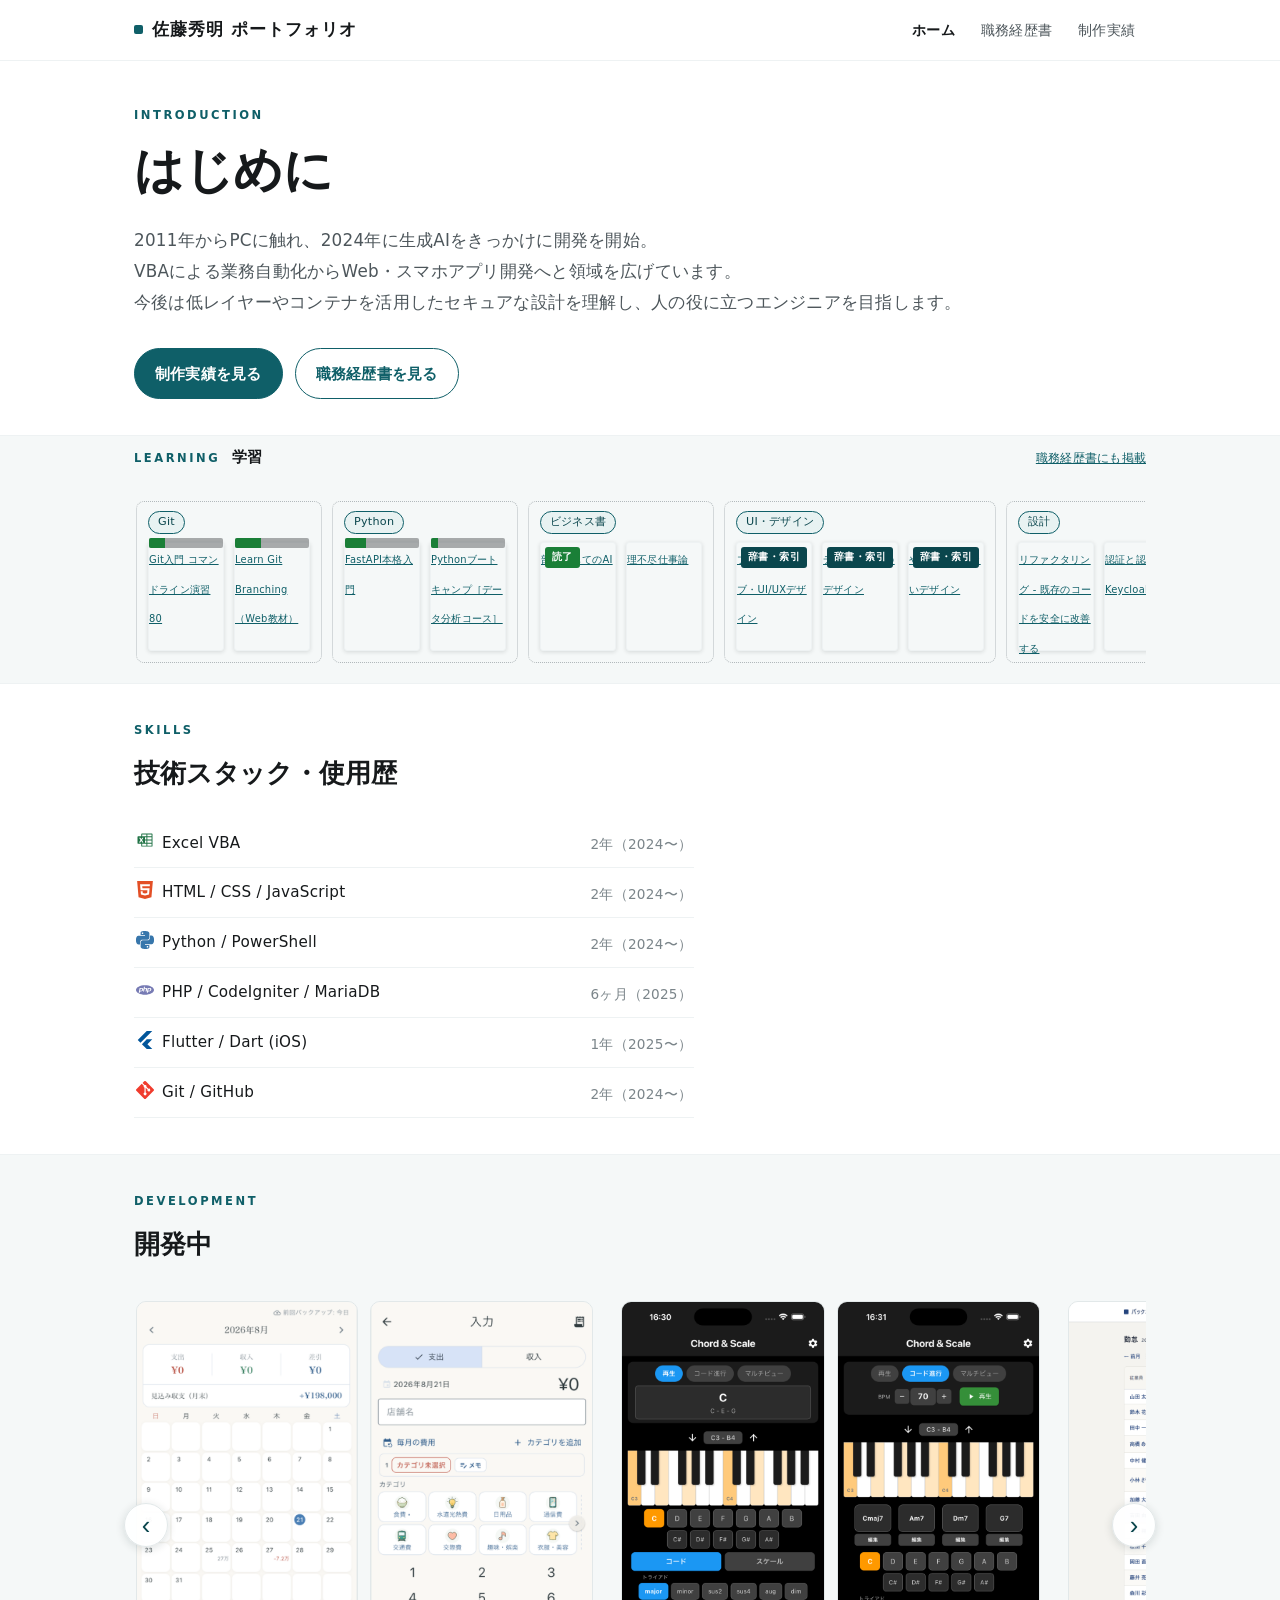
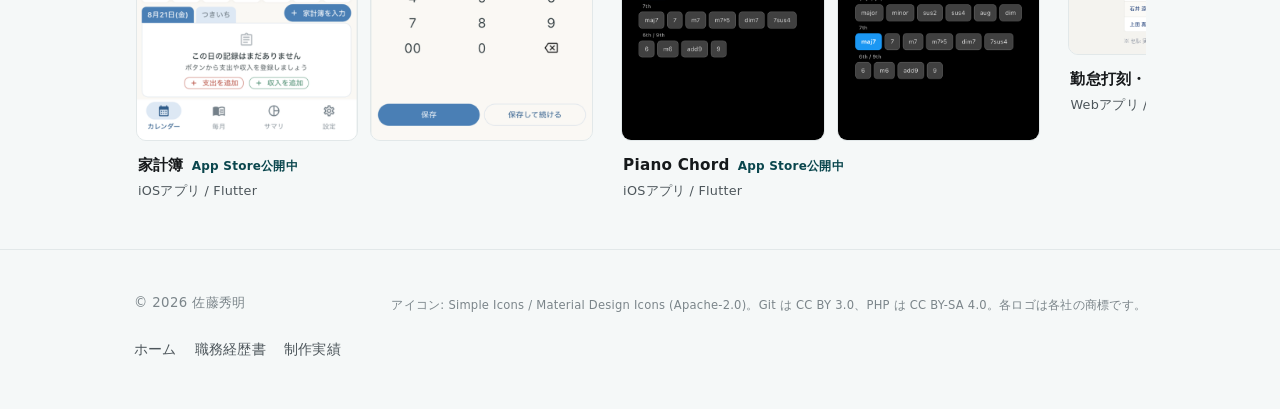
==== index.html @ f8885b55 "App StoreのURLを掲載: 家計簿に「経理の家計簿」ストアリンク追記・Piano Chordを制作実績とホームに追加 - 家計簿詳細ページ: 掲載名「経理の家計簿」とストアURL(id6787" ====
<!doctype html>
<html lang="ja">
<head>
<meta charset="utf-8">
<meta name="viewport" content="width=device-width, initial-scale=1">
<title>佐藤秀明 ポートフォリオ</title>
<meta name="description" content="佐藤秀明のポートフォリオ。App Storeで公開中のFlutter製iOSアプリ「経理の家計簿」「Piano Chord」、Next.js製の勤怠打刻・管理アプリ、CodeIgniter 4製の勤怠打刻Webアプリの制作実績をまとめています。">
<meta property="og:type" content="website">
<meta property="og:site_name" content="佐藤秀明 ポートフォリオ">
<meta property="og:title" content="佐藤秀明 ポートフォリオ">
<meta property="og:description" content="App Store公開中のiOSアプリ「経理の家計簿」「Piano Chord」、Next.js製の勤怠打刻・管理アプリ、CodeIgniter 4製の勤怠打刻Webアプリ。個人で作っているものをまとめています。">
<meta property="og:image" content="https://fozu.jp/assets/og.png">
<meta name="twitter:card" content="summary_large_image">
<link rel="icon" type="image/svg+xml" href="assets/favicon.svg">
<link rel="stylesheet" href="assets/css/style.css">
<link rel="stylesheet" href="assets/css/shared.css">
</head>
<body>
<a class="skip-link" href="#main">本文へスキップ</a>

<header class="site-header">
  <div class="wrap">
    <a class="brand" href="index.html"><span class="mark" aria-hidden="true"></span>佐藤秀明 ポートフォリオ</a>
    <nav class="site-nav" aria-label="メインナビゲーション">
      <ul>
        <li><a href="index.html" aria-current="page">ホーム</a></li>
        <li><a href="resume/index.html">職務経歴書</a></li>
        <li><a href="works/index.html">制作実績</a></li>
      </ul>
    </nav>
  </div>
</header>

<main id="main">
  <section class="hero">
    <div class="wrap">
      <span class="eyebrow">Introduction</span>
      <h1>はじめに</h1>
      <p class="lead">2011年からPCに触れ、2024年に生成AIをきっかけに開発を開始。<br>
VBAによる業務自動化からWeb・スマホアプリ開発へと領域を広げています。<br>
今後は低レイヤーやコンテナを活用したセキュアな設計を理解し、人の役に立つエンジニアを目指します。</p>
      <div class="hero-actions">
        <a class="btn btn-primary" href="works/index.html">制作実績を見る</a>
        <a class="btn btn-ghost" href="resume/index.html">職務経歴書を見る</a>
      </div>
    </div>
  </section>

  <section class="learn-band" id="learning">
    <div class="wrap">
      <div class="learn-band-head">
        <span class="eyebrow">Learning</span>
        <h2>学習</h2>
        <a class="learn-band-more" href="resume/index.html#learning">職務経歴書にも掲載</a>
      </div>
      <ul class="learn-strip shelf-band" data-learning="band"></ul>
    </div>
  </section>

  <section class="section" id="skills">
    <div class="wrap">
      <span class="eyebrow">Skills</span>
      <h2>技術スタック・使用歴</h2>
      <ul class="tech-list">
        <li><span class="tech-item"><span class="tech-logo" data-icon="excel"></span><span>Excel VBA</span></span><span class="since" data-since="2024">2024〜</span></li>
        <li><span class="tech-item"><span class="tech-logo" data-icon="html5"></span><span>HTML / CSS / JavaScript</span></span><span class="since" data-since="2024">2024〜</span></li>
        <li><span class="tech-item"><span class="tech-logo" data-icon="python"></span><span>Python / PowerShell</span></span><span class="since" data-since="2024">2024〜</span></li>
        <li><span class="tech-item"><span class="tech-logo" data-icon="php"></span><span>PHP / CodeIgniter / MariaDB</span></span><span class="since" data-since="2025" data-until="2025" data-dur="6ヶ月">2025</span></li>
        <li><span class="tech-item"><span class="tech-logo" data-icon="flutter"></span><span>Flutter / Dart (iOS)</span></span><span class="since" data-since="2025">2025〜</span></li>
        <li><span class="tech-item"><span class="tech-logo" data-icon="git"></span><span>Git / GitHub</span></span><span class="since" data-since="2024">2024〜</span></li>
      </ul>
    </div>
  </section>

  <section class="section section-soft" id="highlights">
    <div class="wrap">
      <span class="eyebrow">development</span>
      <h2>開発中</h2>
      <div class="gallery-wrap">
      <button class="gallery-btn gallery-btn-prev" type="button" aria-label="前へスクロール">&#8249;</button>
      <ul class="gallery-grid">
        <li>
          <a href="apps/kakeibo/index.html">
            <div class="gallery-img gallery-split">
              <img src="assets/img/kakeibo-cal.png" width="564" height="1121" alt="家計簿アプリのカレンダー画面">
              <img src="assets/img/kakeibo-entry.png" width="565" height="1121" alt="家計簿アプリの入力画面">
            </div>
            <div class="gallery-cap"><strong>家計簿<span class="st">App Store公開中</span></strong>iOSアプリ / Flutter</div>
          </a>
        </li>
        <li>
          <a href="https://apps.apple.com/jp/app/piano-chord/id6763088091" rel="noopener">
            <div class="gallery-img gallery-split">
              <img src="assets/img/pianochord-single.png" width="564" height="1225" alt="Piano Chordの再生モード画面。鍵盤にCコードの構成音がハイライトされ、ルート音とコード種のボタンが並んでいる">
              <img src="assets/img/pianochord-progression.png" width="564" height="1225" alt="Piano Chordのコード進行モード画面。Cmaj7からG7までの4つのコードとBPM設定、再生ボタンが並んでいる">
            </div>
            <div class="gallery-cap"><strong>Piano Chord<span class="st">App Store公開中</span></strong>iOSアプリ / Flutter</div>
          </a>
        </li>
        <li>
          <a href="works/backoffice/index.html">
            <div class="gallery-img">
              <img src="assets/img/bo-attendance.png" width="1280" height="900" alt="管理者の勤怠マトリクス画面。従業員を縦、日付を横に並べた表に実働時間が入っている">
            </div>
            <div class="gallery-cap"><strong>勤怠打刻・管理アプリ<span class="st">開発中</span></strong>Webアプリ / Next.js</div>
          </a>
        </li>
        <li>
          <a href="works/kintai-ci4/index.html">
            <div class="gallery-img">
              <img src="assets/img/kintai-thumb.png" width="816" height="459" alt="勤怠打刻の画面">
            </div>
            <div class="gallery-cap"><strong>PHP：勤怠打刻Webアプリ（プロト）<span class="st">開発中</span></strong></div>
          </a>
        </li>
      </ul>
      <button class="gallery-btn gallery-btn-next" type="button" aria-label="次へスクロール">&#8250;</button>
      </div>
    </div>
  </section>
</main>

<footer class="site-footer">
  <div class="wrap">
    <p class="copyright">&copy; 2026 佐藤秀明</p>
    <p class="attrib">アイコン: Simple Icons / Material Design Icons (Apache-2.0)。Git は CC BY 3.0、PHP は CC BY-SA 4.0。各ロゴは各社の商標です。</p>
    <ul class="footer-links">
      <li><a href="index.html">ホーム</a></li>
      <li><a href="resume/index.html">職務経歴書</a></li>
      <li><a href="works/index.html">制作実績</a></li>
    </ul>
  </div>
</footer>
<script src="assets/js/tech-icons.js"></script>
<script src="assets/js/gallery.js"></script>
<script src="assets/js/learning.js"></script>
</body>
</html>
---- assets/css/style.css ----
@charset "UTF-8";

/* ============================================================
   fozu.jp — 共有スタイル
   素のCSS1本。外部CDN・Webフォント不使用。
   ============================================================ */

/* --- 1. トークン ------------------------------------------- */
:root {
  --bg: #ffffff;
  --bg-soft: #f5f8f8;
  --bg-tint: #eef5f5;
  --ink: #16191b;
  --ink-2: #4d565b;
  --ink-3: #7b858a;
  --line: #e2e8e9;
  --line-soft: #eef2f3;
  --accent: #0f5f68;
  --accent-deep: #0a464d;
  --accent-tint: #e8f2f2;

  --wrap: 1060px;
  --gap: 24px;
  --radius: 10px;

  --font-ja: "Hiragino Kaku Gothic ProN", "Hiragino Sans", "Yu Gothic UI",
    "Yu Gothic", "Noto Sans JP", Meiryo, system-ui, -apple-system,
    "Segoe UI", sans-serif;
  --font-en: system-ui, -apple-system, "Segoe UI", "Helvetica Neue",
    Arial, sans-serif;

  color-scheme: light;
}

/* --- 2. リセット ------------------------------------------- */
*,
*::before,
*::after { box-sizing: border-box; }

html {
  -webkit-text-size-adjust: 100%;
  scroll-behavior: smooth;
}

body {
  margin: 0;
  background: var(--bg);
  color: var(--ink);
  font-family: var(--font-ja);
  font-size: 16px;
  line-height: 1.85;
  letter-spacing: .015em;
  font-feature-settings: "palt" 1;
  -webkit-font-smoothing: antialiased;
  overflow-wrap: anywhere;
}

img { max-width: 100%; height: auto; display: block; }

a { color: var(--accent); }
a:hover { color: var(--accent-deep); }

h1, h2, h3, h4 {
  margin: 0;
  line-height: 1.45;
  font-weight: 600;
  letter-spacing: .01em;
}

p { margin: 0; }
ul { margin: 0; padding: 0; }

:focus-visible {
  outline: 2px solid var(--accent);
  outline-offset: 3px;
  border-radius: 3px;
}

/* --- 3. レイアウト ----------------------------------------- */
.wrap {
  width: 100%;
  max-width: var(--wrap);
  margin-inline: auto;
  padding-inline: 24px;
}

.skip-link {
  position: absolute;
  left: -9999px;
  top: 0;
  background: var(--accent);
  color: #fff;
  padding: 10px 16px;
  z-index: 50;
  text-decoration: none;
}
.skip-link:focus { left: 8px; top: 8px; color: #fff; }

/* --- 4. ヘッダー ------------------------------------------- */
.site-header {
  position: sticky;
  top: 0;
  z-index: 20;
  background: rgba(255, 255, 255, .88);
  backdrop-filter: saturate(180%) blur(10px);
  -webkit-backdrop-filter: saturate(180%) blur(10px);
  border-bottom: 1px solid var(--line-soft);
}

.site-header .wrap {
  display: flex;
  align-items: center;
  justify-content: space-between;
  gap: 16px;
  min-height: 60px;
  flex-wrap: wrap;
}

.brand {
  display: inline-flex;
  align-items: center;
  gap: 9px;
  font-family: var(--font-en);
  font-weight: 600;
  font-size: 1.06rem;
  letter-spacing: .06em;
  color: var(--ink);
  text-decoration: none;
}
.brand:hover { color: var(--accent); }
.brand .mark {
  width: 9px;
  height: 9px;
  border-radius: 2px;
  background: var(--accent);
  flex: none;
}

.site-nav ul {
  display: flex;
  align-items: center;
  gap: 4px;
  list-style: none;
  flex-wrap: wrap;
}
.site-nav a {
  display: inline-block;
  padding: 6px 11px;
  font-size: .9rem;
  color: var(--ink-2);
  text-decoration: none;
  border-radius: 6px;
  transition: background .18s ease, color .18s ease;
}
.site-nav a:hover { color: var(--accent); background: var(--accent-tint); }
.site-nav a[aria-current="page"] { color: var(--ink); font-weight: 600; }

/* --- 5. ヒーロー / ページ見出し ---------------------------- */
.eyebrow {
  display: block;
  font-family: var(--font-en);
  font-size: .72rem;
  font-weight: 600;
  letter-spacing: .22em;
  text-transform: uppercase;
  color: var(--accent);
  margin-bottom: 14px;
}

.hero {
  padding: clamp(26px, 4vw, 44px) 0 clamp(22px, 3.5vw, 36px);
  border-bottom: 1px solid var(--line-soft);
}
.hero h1 {
  font-size: clamp(1.95rem, 5.6vw, 3.05rem);
  line-height: 1.28;
  letter-spacing: -.01em;
}
.hero .lead {
  margin-top: 22px;
  max-width: 52em;
  color: var(--ink-2);
  font-size: clamp(.97rem, 2.4vw, 1.05rem);
}

.page-head {
  padding: clamp(44px, 7vw, 76px) 0 clamp(24px, 4vw, 36px);
}
.page-head h1 {
  font-size: clamp(1.65rem, 4.6vw, 2.3rem);
  letter-spacing: -.005em;
}
.page-head .lead {
  margin-top: 16px;
  max-width: 46em;
  color: var(--ink-2);
  font-size: .96rem;
}

/* 見出しブロックの直後は上の余白を詰める */
.page-head + .section { padding-top: clamp(10px, 2vw, 20px); }

.hero-actions {
  display: flex;
  flex-wrap: wrap;
  gap: 12px;
  margin-top: 30px;
}

/* --- 6. ボタン --------------------------------------------- */
.btn {
  display: inline-flex;
  align-items: center;
  gap: 8px;
  padding: 11px 20px;
  border: 1px solid var(--accent);
  border-radius: 999px;
  font-size: .92rem;
  font-weight: 600;
  text-decoration: none;
  transition: background .2s ease, color .2s ease,
    border-color .2s ease, transform .2s ease;
}
.btn-primary { background: var(--accent); color: #fff; }
.btn-primary:hover {
  background: var(--accent-deep);
  border-color: var(--accent-deep);
  color: #fff;
  transform: translateY(-1px);
}
.btn-ghost { background: transparent; color: var(--accent); }
.btn-ghost:hover { background: var(--accent-tint); color: var(--accent-deep); }

/* --- 7. セクション ----------------------------------------- */
.section { padding: clamp(22px, 3.5vw, 36px) 0; }
.section + .section { border-top: 1px solid var(--line-soft); }
.section-soft { background: var(--bg-soft); }

.section h2 {
  font-size: clamp(1.28rem, 3.4vw, 1.6rem);
  letter-spacing: -.005em;
}
.section .section-lead {
  margin-top: 14px;
  max-width: 46em;
  color: var(--ink-2);
  font-size: .95rem;
}

/* --- 8. スキル --------------------------------------------- */
.skill-grid {
  display: grid;
  grid-template-columns: repeat(2, minmax(0, 1fr));
  gap: 20px;
  margin-top: 34px;
  list-style: none;
}
.skill-grid > li {
  padding: 20px 22px;
  border: 1px solid var(--line);
  border-radius: var(--radius);
  background: var(--bg);
}
.skill-grid h3 {
  font-size: .98rem;
  display: flex;
  align-items: center;
  gap: 8px;
}
.skill-grid h3::before {
  content: "";
  width: 6px;
  height: 6px;
  border-radius: 50%;
  background: var(--accent);
  flex: none;
}
.skill-grid p {
  margin-top: 8px;
  font-size: .87rem;
  color: var(--ink-2);
  line-height: 1.8;
}

.chips {
  display: flex;
  flex-wrap: wrap;
  gap: 8px;
  margin-top: 26px;
  list-style: none;
}
.chips > li {
  padding: 5px 13px;
  border: 1px solid var(--line);
  border-radius: 999px;
  background: var(--bg);
  font-family: var(--font-en);
  font-size: .8rem;
  color: var(--ink-2);
  letter-spacing: .02em;
}

/* --- 8b. 学習帯(横スクロールの帯・数十件想定) ---------------- */
.learn-band {
  padding: 16px 0 18px;
  background: var(--bg-soft);
  border-bottom: 1px solid var(--line-soft);
}
.learn-band-head {
  display: flex;
  align-items: baseline;
  gap: 12px;
  margin-bottom: 10px;
}
.learn-band-head h2 { margin: 0; font-size: .95rem; }
.learn-strip {
  display: flex;
  gap: 10px;
  overflow-x: auto;
  -webkit-overflow-scrolling: touch;
  scrollbar-width: thin;
  list-style: none;
  margin: 0;
  padding: 2px 2px 8px;
}
.learn-strip > li {
  flex: 0 0 auto;
  width: 225px;
  background: var(--bg);
  border: 1px solid var(--line);
  border-radius: var(--radius);
  padding: 9px 13px;
}
.learn-cat {
  display: inline-block;
  margin-right: 7px;
  padding: 0 9px;
  border: 1px solid var(--accent);
  border-radius: 999px;
  font-family: var(--font-ja);
  font-size: .7rem;
  color: var(--accent-deep);
  background: var(--accent-tint);
}
.learn-date {
  font-family: var(--font-en);
  font-size: .75rem;
  color: var(--ink-3);
}
.learn-item-title {
  display: block;
  margin-top: 5px;
  font-size: .85rem;
  font-weight: 700;
  line-height: 1.5;
  color: inherit;
  text-decoration: none;
}
a.learn-item-title:hover { color: var(--accent); }

/* --- 8c. 技術と使用歴 -------------------------------------- */
.tech-list {
  margin-top: 26px;
  max-width: 560px;
  list-style: none;
  padding: 0;
}
.tech-list > li {
  display: flex;
  justify-content: space-between;
  align-items: baseline;
  gap: 16px;
  padding: 10px 2px;
  border-bottom: 1px solid var(--line-soft);
  font-size: .95rem;
}
.tech-list .since {
  color: var(--ink-3);
  font-family: var(--font-en);
  font-size: .85rem;
  white-space: nowrap;
}

/* --- 9. カードグリッド ------------------------------------- */
.card-grid {
  display: grid;
  grid-template-columns: repeat(auto-fill, minmax(272px, 1fr));
  gap: var(--gap);
  margin-top: 36px;
  list-style: none;
}

.card {
  display: flex;
  flex-direction: column;
  border: 1px solid var(--line);
  border-radius: var(--radius);
  background: var(--bg);
  overflow: hidden;
  transition: border-color .2s ease, box-shadow .2s ease, transform .2s ease;
}
.card:hover {
  border-color: #cfdcdd;
  box-shadow: 0 6px 22px rgba(16, 32, 34, .07);
  transform: translateY(-2px);
}

.card-thumb {
  background: var(--bg-tint);
  border-bottom: 1px solid var(--line-soft);
  aspect-ratio: 16 / 9;
  overflow: hidden;
}
.card-thumb img {
  width: 100%;
  height: 100%;
  object-fit: cover;
  object-position: top center;
}
/* 縦長のスマホ画面はカレンダー部分が入るよう上端寄りで切る */
.card-thumb-phone img { object-position: 50% 1%; }

/* 画像全体を切り抜かずに枠へ収めるサムネイル */
.card-thumb-contain img { object-fit: contain; }

/* 画像がない作品用のテキストサムネイル */
.card-thumb-text {
  display: flex;
  align-items: center;
  justify-content: center;
  padding: 20px;
  background:
    linear-gradient(135deg, var(--accent-tint) 0%, var(--bg-soft) 100%);
}
.card-thumb-text span {
  font-family: var(--font-en);
  font-size: 1.28rem;
  font-weight: 600;
  letter-spacing: .1em;
  color: var(--accent);
  text-align: center;
  line-height: 1.5;
}

.card-body {
  display: flex;
  flex-direction: column;
  flex: 1;
  gap: 10px;
  padding: 20px 22px 22px;
}
.card-kicker {
  font-size: .76rem;
  letter-spacing: .08em;
  color: var(--ink-3);
}
.card h3 { font-size: 1.04rem; }
.card h3 a { text-decoration: none; color: var(--ink); }
.card h3 a:hover { color: var(--accent); }
.card p {
  font-size: .87rem;
  color: var(--ink-2);
  line-height: 1.8;
}
.card-foot {
  margin-top: auto;
  padding-top: 6px;
  display: flex;
  align-items: center;
  justify-content: space-between;
  gap: 10px;
  flex-wrap: wrap;
}
.card-more {
  font-size: .85rem;
  font-weight: 600;
  text-decoration: none;
}
.card-more::after { content: " →"; }
/* card-foot 内に複数リンクを並べる場合の入れ物 */
.card-links {
  display: inline-flex;
  gap: 14px;
  flex-wrap: wrap;
}

/* --- 10. ステータスバッジ ---------------------------------- */
.status {
  display: inline-block;
  padding: 3px 10px;
  border-radius: 999px;
  border: 1px solid var(--line);
  background: var(--bg-soft);
  font-size: .74rem;
  letter-spacing: .04em;
  color: var(--ink-2);
  white-space: nowrap;
}
.status-live {
  border-color: #b9d9d5;
  background: var(--accent-tint);
  color: var(--accent-deep);
  font-weight: 600;
}

/* --- 11. 作品詳細 ------------------------------------------ */
.detail-meta {
  display: flex;
  flex-wrap: wrap;
  gap: 12px 34px;
  margin-top: 30px;
  padding-top: 22px;
  border-top: 1px solid var(--line-soft);
  font-size: .88rem;
  color: var(--ink-2);
}
.detail-meta > div { display: flex; gap: 10px; align-items: baseline; }
.detail-meta dt {
  font-size: .74rem;
  letter-spacing: .1em;
  text-transform: uppercase;
  color: var(--ink-3);
  font-family: var(--font-en);
}
.detail-meta dd { margin: 0; }

.prose h2 {
  font-size: 1.18rem;
  margin-bottom: 14px;
  padding-bottom: 10px;
  border-bottom: 1px solid var(--line-soft);
}
.prose p { font-size: .95rem; color: var(--ink-2); }
.prose p + p { margin-top: 14px; }

.feature-list {
  list-style: none;
  display: grid;
  gap: 12px;
}
.feature-list > li {
  position: relative;
  padding-left: 22px;
  font-size: .93rem;
  color: var(--ink-2);
}
.feature-list > li::before {
  content: "";
  position: absolute;
  left: 2px;
  top: .78em;
  width: 7px;
  height: 7px;
  border-radius: 2px;
  background: var(--accent);
}
.feature-list b { color: var(--ink); font-weight: 600; }

/* --- 12. スクリーンショット -------------------------------- */
.shots {
  display: grid;
  gap: 20px;
  margin-top: 28px;
  list-style: none;
}
.shots-phone { grid-template-columns: repeat(auto-fit, minmax(180px, 1fr)); }
.shots-wide { grid-template-columns: repeat(auto-fit, minmax(300px, 1fr)); }

.shots figure { margin: 0; }
.shots img {
  width: 100%;
  border: 1px solid var(--line);
  border-radius: 8px;
  background: var(--bg-soft);
}
.shots figcaption {
  margin-top: 9px;
  font-size: .8rem;
  color: var(--ink-3);
  line-height: 1.7;
}

/* 画面写真を原寸より拡大しない(細かい文字がぼやけるため)。
   横幅が本文より狭い画像は中央寄せで置く。 */
.shots.shots-native img { width: auto; margin-inline: auto; }

.note {
  margin-top: 26px;
  padding: 18px 20px;
  border: 1px solid var(--line);
  border-left: 3px solid var(--accent);
  border-radius: 0 var(--radius) var(--radius) 0;
  background: var(--bg-soft);
  font-size: .88rem;
  color: var(--ink-2);
  line-height: 1.85;
}

.backlink {
  display: inline-block;
  margin-top: 40px;
  font-size: .88rem;
  text-decoration: none;
}
.backlink::before { content: "← "; }

/* --- 13. 404 ----------------------------------------------- */
.center-panel {
  padding: clamp(70px, 14vw, 150px) 0;
  text-align: center;
}
.center-panel .code {
  font-family: var(--font-en);
  font-size: clamp(3rem, 12vw, 4.6rem);
  font-weight: 700;
  letter-spacing: .04em;
  color: var(--accent-tint);
  line-height: 1;
}
.center-panel h1 {
  margin-top: 12px;
  font-size: clamp(1.3rem, 4vw, 1.7rem);
}
.center-panel p { margin-top: 16px; color: var(--ink-2); font-size: .95rem; }
.center-panel .hero-actions { justify-content: center; }

/* --- 14. フッター ------------------------------------------ */
.site-footer {
  margin-top: 0;
  border-top: 1px solid var(--line);
  background: var(--bg-soft);
  padding: 40px 0 46px;
}
.site-footer .wrap {
  display: flex;
  align-items: center;
  justify-content: space-between;
  gap: 18px 26px;
  flex-wrap: wrap;
}
.site-footer .copyright {
  font-family: var(--font-en);
  font-size: .83rem;
  color: var(--ink-3);
  letter-spacing: .03em;
}
.footer-links {
  display: flex;
  gap: 6px 18px;
  list-style: none;
  flex-wrap: wrap;
}
.footer-links a {
  font-size: .85rem;
  color: var(--ink-2);
  text-decoration: none;
}
.footer-links a:hover { color: var(--accent); text-decoration: underline; }

/* --- 15. レスポンシブ -------------------------------------- */
@media (max-width: 640px) {
  body { font-size: 15.5px; }
  .wrap { padding-inline: 20px; }
  .site-header .wrap { min-height: 56px; padding-block: 8px; }
  .site-nav a { padding: 5px 9px; font-size: .85rem; }
  .card-grid,
  .skill-grid { grid-template-columns: minmax(0, 1fr); }
  .shots-phone { grid-template-columns: repeat(auto-fit, minmax(150px, 1fr)); }
  .hero-actions .btn { flex: 1 1 auto; justify-content: center; }
  .site-footer .wrap { flex-direction: column; align-items: flex-start; }
}

@media (max-width: 380px) {
  .site-header .wrap { gap: 8px; }
  .brand { font-size: 1rem; }
}

@media (prefers-reduced-motion: reduce) {
  html { scroll-behavior: auto; }
  *, *::before, *::after {
    transition-duration: .01ms !important;
    animation-duration: .01ms !important;
  }
}

/* 代表作: スクショ+1行キャプションのギャラリー（枠なし） */
.gallery-grid {
  display: flex;
  gap: 28px;
  overflow-x: auto;
  -webkit-overflow-scrolling: touch;
  scrollbar-width: thin;
  list-style: none;
  margin: 36px 0 0;
  padding: 2px 2px 10px;
}
.gallery-grid > li {
  flex: 0 0 auto;
}
.gallery-grid a {
  display: block;
  color: inherit;
  text-decoration: none;
}
.gallery-img {
  border: 1px solid var(--line);
  border-radius: var(--radius);
  overflow: hidden;
  background: var(--bg);
  transition: border-color .2s ease, box-shadow .2s ease;
}
.gallery-grid a:hover .gallery-img {
  border-color: #cfdcdd;
  box-shadow: 0 6px 22px rgba(16, 32, 34, .07);
}
.gallery-img img {
  max-width: none;
  width: auto;
  height: 440px;
  display: block;
}
/* WEBアプリ(単独画像)はやや低め。2画面並び(スマホ)は440pxのまま */
.gallery-img:not(.gallery-split) > img { height: 352px; }
.gallery-split {
  display: flex;
  gap: 12px;
  border: none;
  border-radius: 0;
  background: transparent;
  overflow: visible;
}
.gallery-split img {
  border: 1px solid var(--line);
  border-radius: var(--radius);
  transition: border-color .2s ease, box-shadow .2s ease;
}
.gallery-grid a:hover .gallery-split img {
  border-color: #cfdcdd;
  box-shadow: 0 6px 22px rgba(16, 32, 34, .07);
}
.gallery-cap {
  padding: 10px 2px 0;
  font-size: .8rem;
  color: var(--ink-2);
}
.gallery-cap strong {
  display: block;
  font-size: .95rem;
  color: var(--ink);
}
.gallery-cap .st {
  font-size: .75rem;
  color: var(--accent-deep);
  margin-left: 8px;
}
@media (max-width: 640px) {
  .gallery-img img { height: 300px; }
  .gallery-img:not(.gallery-split) > img { height: 240px; }
}

/* ギャラリーの横送りボタン */
.gallery-wrap { position: relative; }
.gallery-btn {
  position: absolute;
  top: 44%;
  transform: translateY(-50%);
  z-index: 1;
  width: 44px;
  height: 44px;
  border-radius: 50%;
  border: 1px solid var(--line);
  background: rgba(255, 255, 255, .95);
  color: var(--accent-deep);
  font-size: 1.6rem;
  line-height: 1;
  display: flex;
  align-items: center;
  justify-content: center;
  cursor: pointer;
  box-shadow: 0 2px 10px rgba(16, 32, 34, .14);
}
.gallery-btn:hover { border-color: #cfdcdd; color: var(--accent); }
.gallery-btn-prev { left: -10px; }
.gallery-btn-next { right: -10px; }
@media (max-width: 640px) {
  .gallery-btn { width: 36px; height: 36px; font-size: 1.3rem; }
}
---- assets/css/shared.css ----
@charset "utf-8";

/* トップページと職務経歴書で共有する部品。
   style.css の後に読み込む。style.css は変更しない。
   1. 技術ロゴ  2. 学習リスト  3. 出典表示 */

/* --- 1. 技術ロゴ -------------------------------------------
   ロゴのSVGはHTMLに直接書き込んである（外部CDNは使わない）。
   出典: Simple Icons / Material Design Icons (Apache-2.0) / Arcticons (CC BY-SA 4.0) */
.tech-item {
  display: flex;
  align-items: flex-start;
  gap: 8px;
  min-width: 0;
}

.tech-logo {
  display: block;
  flex: none;
  width: 18px;
  height: 18px;
  margin-top: .18em;
  -webkit-print-color-adjust: exact;
  print-color-adjust: exact;
}

.tech-logo svg {
  display: block;
  width: 18px;
  height: 18px;
  fill: currentColor;
}

/* ロゴが用意できない行。技術名の左端を他の行と揃えるための余白 */
.tech-logo-blank {
  background: none;
}

/* --- 2. 学習（書影の棚） ------------------------------------
   中身は assets/js/learning.js から描画する。本の追加はそのファイルだけ。
   書影を並べる一般的な本棚の型（ブクログ・読書メーター等と同じ見せ方） */
.cov {
  display: block;
  width: 92px;
  height: 132px;
  border-radius: 3px;
  overflow: visible; /* ゲージが本の上にはみ出せるように */
  background: var(--bg-soft);
  border: 1px solid var(--line-soft);
  box-shadow: 0 1px 4px rgba(22, 25, 27, .14);
}


  border-radius: 3px;
}

a.cov {
  transition: transform .15s ease, box-shadow .15s ease;
}

a.cov:hover {
  transform: translateY(-2px);
  box-shadow: 0 4px 10px rgba(22, 25, 27, .2);
}

/* 画像のない教材（Web教材など）は題名入りの無地カバー */

  border-radius: 3px;
  display: flex;
  align-items: center;
  justify-content: center;
  width: 100%;
  height: 100%;
  padding: 8px;
  background: var(--accent-tint);
  color: var(--accent-deep);
  font-size: .72rem;
  font-weight: 600;
  line-height: 1.5;
  text-align: center;
}

/* 職務経歴書: 折り返しグリッド */
.shelf {
  display: flex;
  flex-wrap: wrap;
  gap: 16px 14px;
  margin-top: 14px;
  padding: 0;
  list-style: none;
}

.shelf > li {
  width: 92px;
}

.shelf-cap {
  display: -webkit-box;
  -webkit-line-clamp: 2;
  -webkit-box-orient: vertical;
  overflow: hidden;
  margin-top: 6px;
  font-size: .68rem;
  line-height: 1.45;
  color: var(--ink-2);
}

.shelf-meta {
  display: block;
  margin-top: 2px;
  font-size: .65rem;
  color: var(--ink-3);
}

.shelf-done {
  margin-left: 5px;
  font-weight: 600;
  color: var(--accent-deep);
}

/* トップ: 書影の横一列（style.css の .learn-strip の横スクロールを流用しつつ
   カードの器を消して書影だけにする） */
.shelf-band > li {
  width: auto;
  flex: none;
  background: none;
  border: none;
  padding: 0;
}

.shelf-band .cov {
  width: 76px;
  height: 109px;
}

.shelf-band .cov-txt {
  font-size: .62rem;
}

/* 帯の上下余白を詰める */
.learn-band {
  padding: 10px 0 12px;
}

.learn-band-head {
  margin-bottom: 8px;
}

.learn-band-more {
  margin-left: auto;
  font-size: .78rem;
}

/* --- 3. 出典表示 -------------------------------------------- */
.attrib {
  margin-top: 6px;
  color: var(--ink-3);
  font-size: .72rem;
  line-height: 1.7;
}

/* 棚の下の注記（ジャンルのコメント） */
.shelf-note {
  margin-top: 10px;
  font-size: .78rem;
  color: var(--ink-3);
  line-height: 1.7;
}

/* --- 2c. 1冊=1行のリスト（職務経歴書用） --------------------
   行頭にジャンルタグ。ジャンルでの区分けはしない */
.booklist {
  margin-top: 12px;
  padding: 0;
  list-style: none;
}

.booklist > li {
  display: flex;
  align-items: baseline;
  flex-wrap: wrap;
  gap: 4px 10px;
  padding: 7px 0;
  border-bottom: 1px solid var(--line-soft);
}

.book-tag {
  flex: none;
  padding: 0 9px;
  border: 1px solid var(--accent);
  border-radius: 999px;
  background: var(--accent-tint);
  font-size: .7rem;
  color: var(--accent-deep);
  white-space: nowrap;
}

.book-title {
  font-size: .9rem;
  color: var(--ink-2);
  min-width: 0;
}

a.book-title {
  text-decoration: none;
  border-bottom: 1px solid rgba(123, 133, 138, .45);
}

a.book-title:hover {
  color: var(--accent-deep);
  border-bottom-color: var(--accent);
}

.book-state {
  margin-left: auto;
  font-size: .72rem;
  color: var(--ink-3);
  white-space: nowrap;
}

.book-state.done {
  color: var(--accent-deep);
  font-weight: 600;
}

/* --- 2d. 書影の進行度と吹き出し ----------------------------- */
.cov {
  position: relative;
}

/* 読了の緑バッジ（書影の右上） */
.cov-badge {
  position: absolute;
  top: 4px;
  left: 4px;
  padding: 1px 7px;
  border-radius: 3px;
  background: #1a7f37;
  color: #fff;
  font-size: .62rem;
  font-weight: 600;
  letter-spacing: .04em;
}

/* 読書中の進行ゲージ（書影の上端・幅いっぱい） */
.cov-gauge {
  position: absolute;
  top: -5px;
  left: 0;
  right: 0;
  height: 10px;
  border-radius: 2px;
  overflow: hidden;
  background: rgba(22, 25, 27, .35);
}

.cov-gauge-fill {
  display: block;
  height: 100%;
  background: #1a7f37;
}

/* マウスを乗せたときの吹き出し（帯の横スクロールで切れないようbody直下に固定表示） */
.cov-tip {
  position: fixed;
  z-index: 60;
  max-width: 260px;
  padding: 9px 12px;
  border-radius: 6px;
  background: rgba(22, 25, 27, .94);
  color: #fff;
  font-size: .76rem;
  line-height: 1.65;
  box-shadow: 0 4px 14px rgba(0, 0, 0, .25);
  pointer-events: none;
}

.cov-tip b {
  display: block;
  font-size: .78rem;
}

.cov-tip-state {
  display: block;
  color: #9fd8a9;
  font-size: .7rem;
}

.cov-tip-comment {
  display: block;
  margin-top: 3px;
  color: #d9dee1;
  white-space: pre-line; /* コメント内の改行を活かす */
}

/* 辞書・索引の青緑バッジ */
.cov-badge-ref {
  background: var(--accent-deep);
}

/* --- 2e. 帯のジャンルグループ（タグ＋書影の束） ------------- */
.shelf-band {
  padding-top: 10px; /* はみ出したゲージが切れないための余白 */
}

.shelf-band > li.band-group {
  display: flex;
  flex-direction: column;
  align-items: flex-start;
  gap: 8px;
  padding: 9px 11px 11px;
  border: 1px dotted rgba(123, 133, 138, .55); /* 薄い点線の囲み */
  border-radius: 8px;
}

.band-covers {
  display: flex;
  gap: 10px;
}
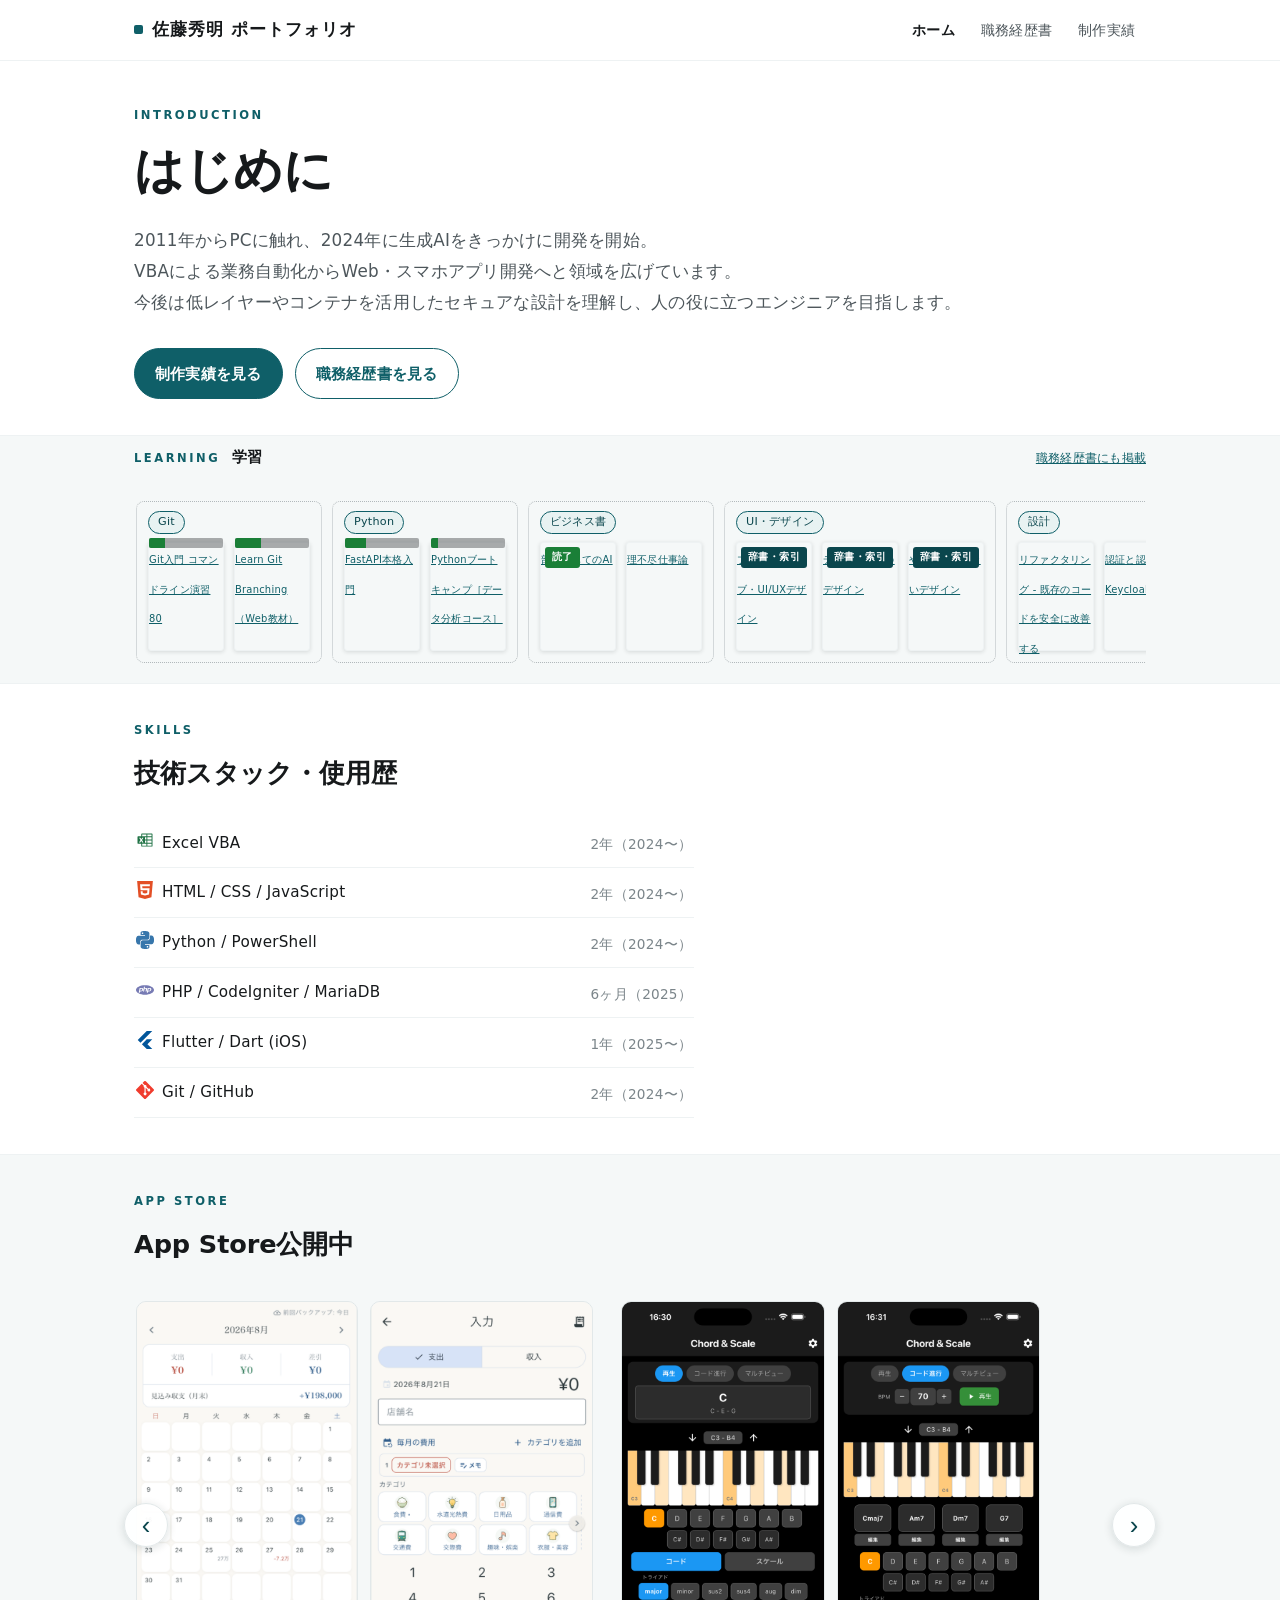
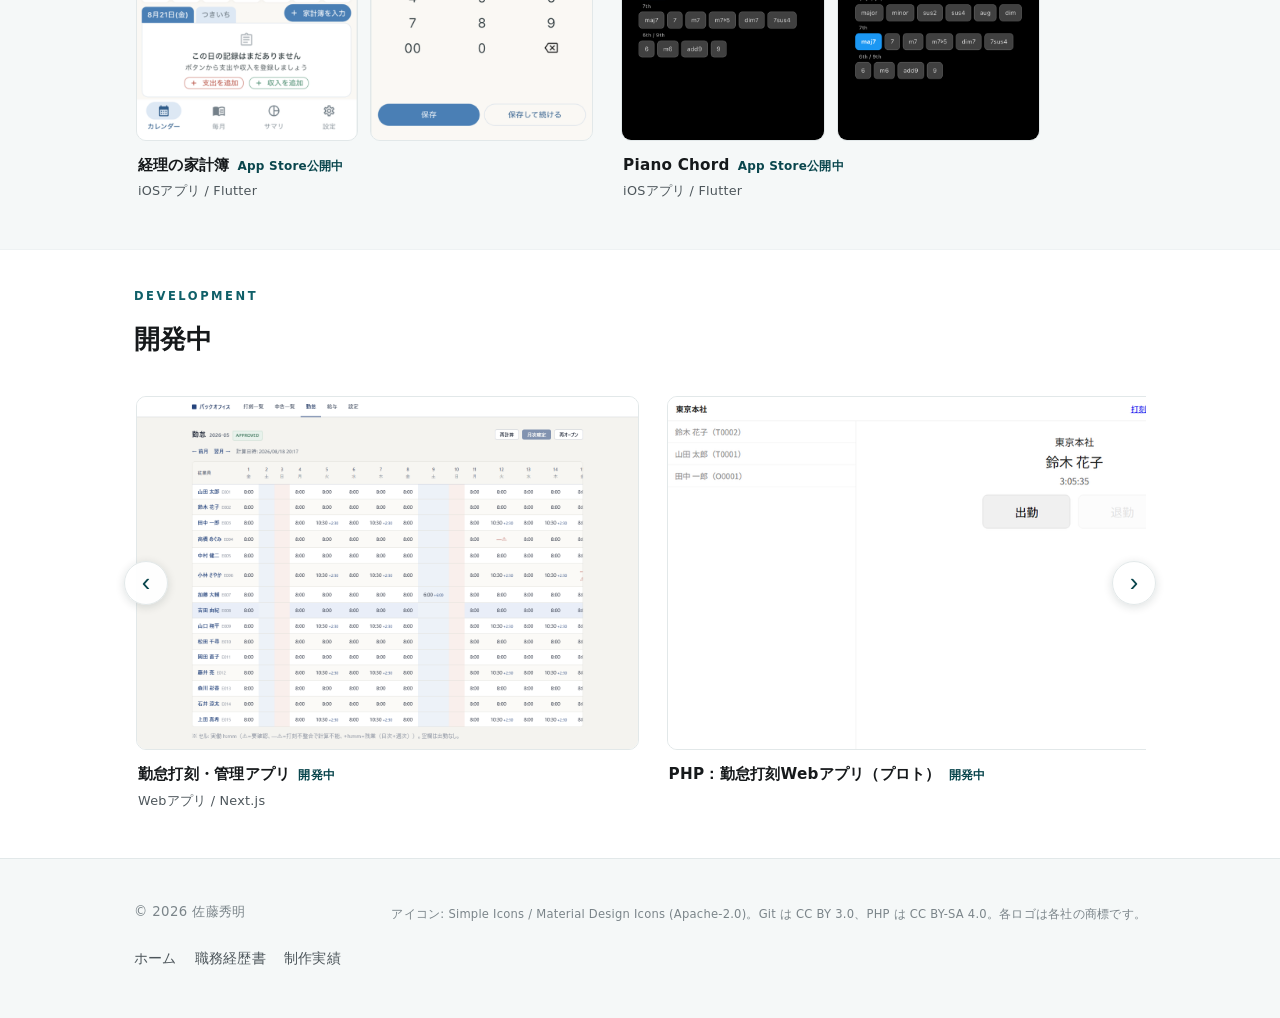
==== commit 374648d5: "ギャラリーを「App Store公開中」と「開発中」の2節に分離・アプリ名をストア掲載名「経理の家計簿」に統一 - ホーム: 公開中2本(経理の家計簿/Piano Chord)を「App Store公" ====
--- a/index.html
+++ b/index.html
@@ -74,8 +74,8 @@
 
   <section class="section section-soft" id="highlights">
     <div class="wrap">
-      <span class="eyebrow">development</span>
-      <h2>開発中</h2>
+      <span class="eyebrow">App Store</span>
+      <h2>App Store公開中</h2>
       <div class="gallery-wrap">
       <button class="gallery-btn gallery-btn-prev" type="button" aria-label="前へスクロール">&#8249;</button>
       <ul class="gallery-grid">
@@ -85,7 +85,7 @@
               <img src="assets/img/kakeibo-cal.png" width="564" height="1121" alt="家計簿アプリのカレンダー画面">
               <img src="assets/img/kakeibo-entry.png" width="565" height="1121" alt="家計簿アプリの入力画面">
             </div>
-            <div class="gallery-cap"><strong>家計簿<span class="st">App Store公開中</span></strong>iOSアプリ / Flutter</div>
+            <div class="gallery-cap"><strong>経理の家計簿<span class="st">App Store公開中</span></strong>iOSアプリ / Flutter</div>
           </a>
         </li>
         <li>
@@ -97,6 +97,19 @@
             <div class="gallery-cap"><strong>Piano Chord<span class="st">App Store公開中</span></strong>iOSアプリ / Flutter</div>
           </a>
         </li>
+      </ul>
+      <button class="gallery-btn gallery-btn-next" type="button" aria-label="次へスクロール">&#8250;</button>
+      </div>
+    </div>
+  </section>
+
+  <section class="section" id="wip">
+    <div class="wrap">
+      <span class="eyebrow">development</span>
+      <h2>開発中</h2>
+      <div class="gallery-wrap">
+      <button class="gallery-btn gallery-btn-prev" type="button" aria-label="前へスクロール">&#8249;</button>
+      <ul class="gallery-grid">
         <li>
           <a href="works/backoffice/index.html">
             <div class="gallery-img">
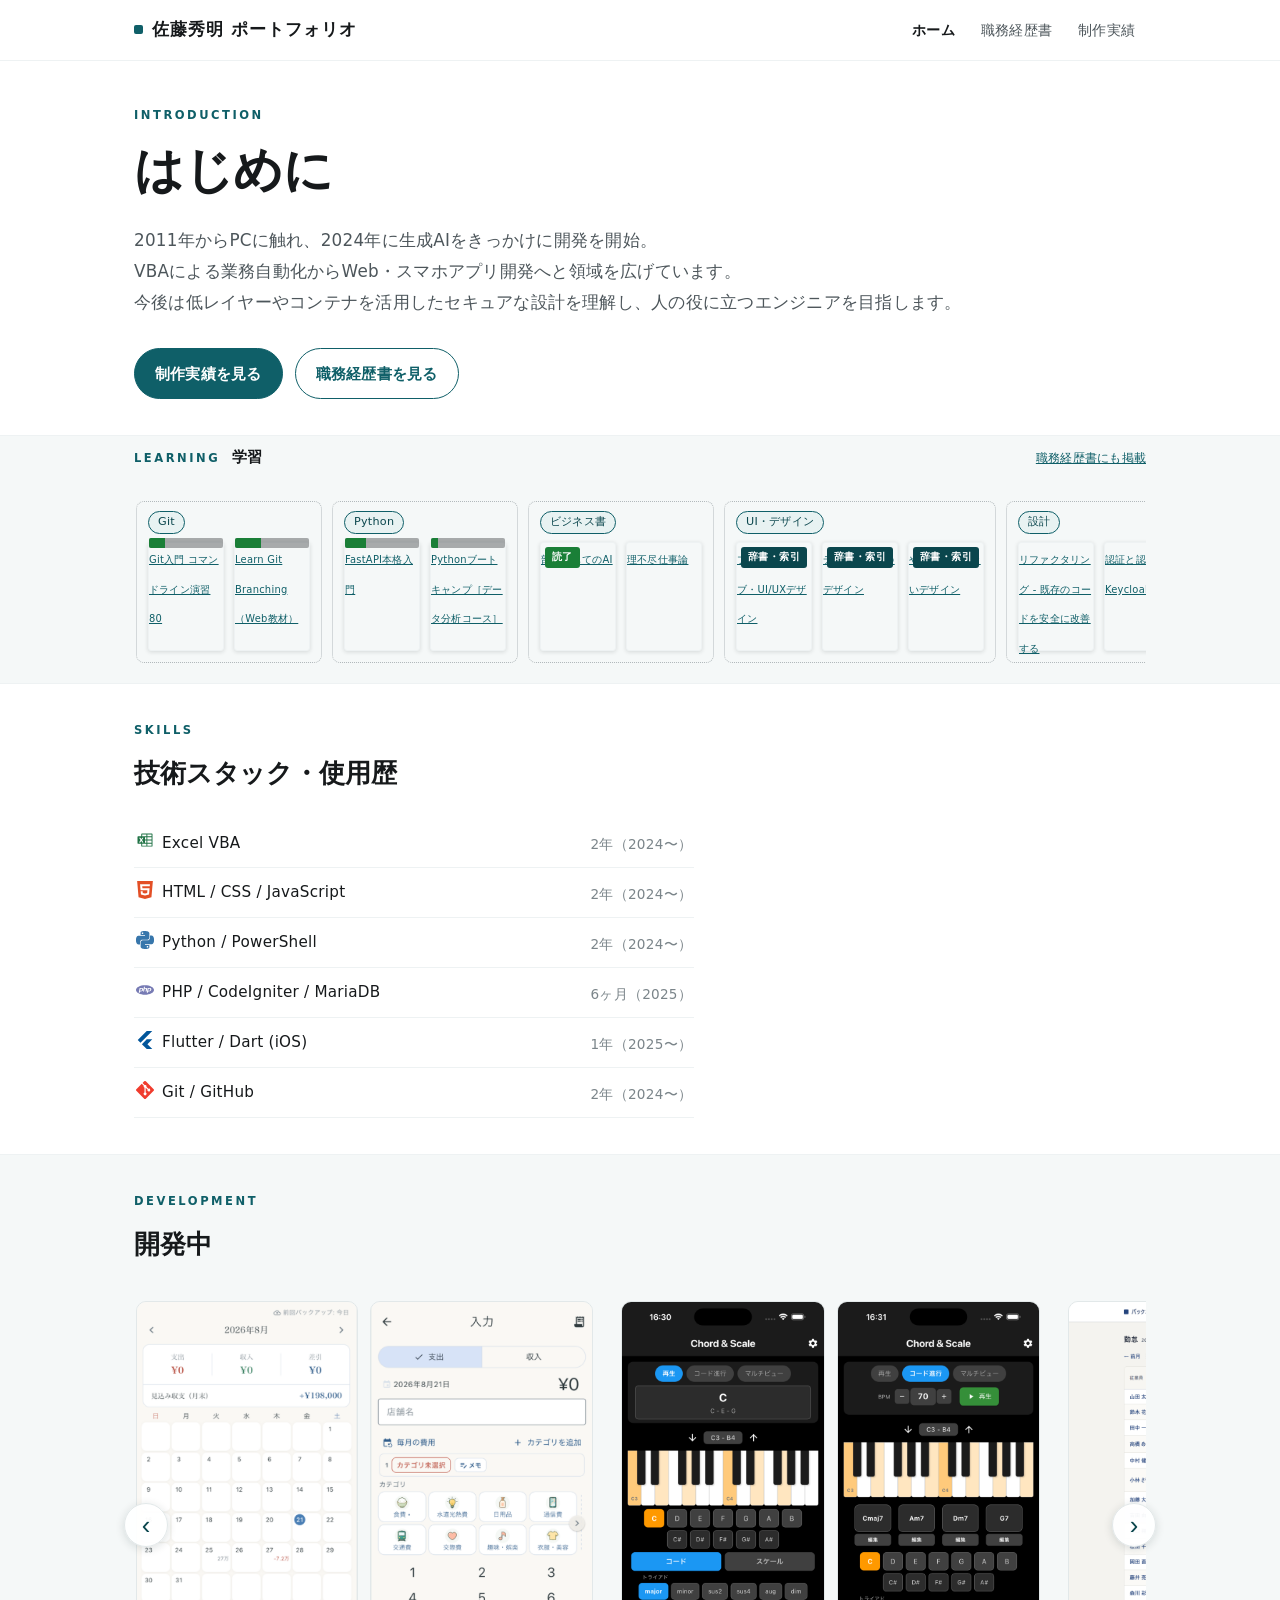
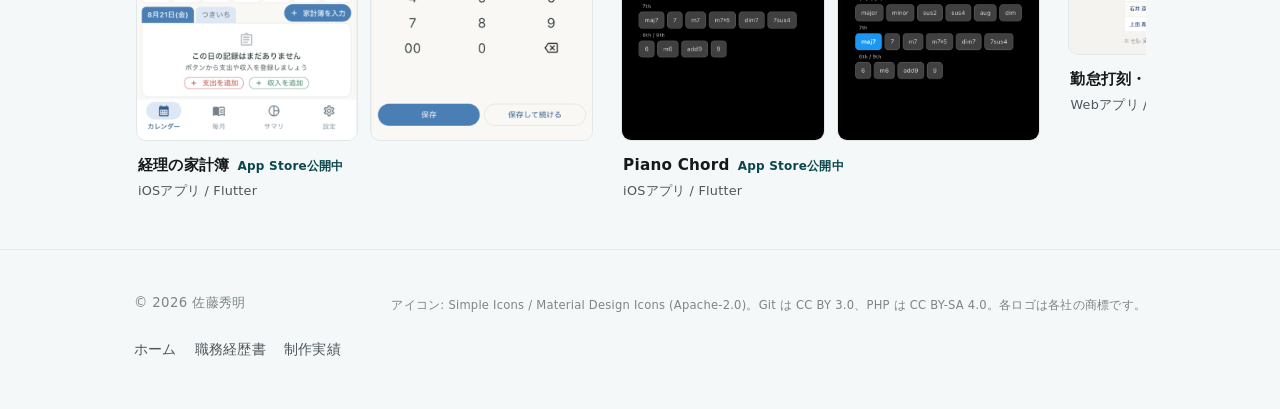
==== commit 1099fa80: "ギャラリーの2節分離を取りやめ「開発中」1節に戻す(各カードのApp Store公開中バッジと重複のため) Co-Authored-By: Claude Fable 5 <noreply@anthro" ====
--- a/index.html
+++ b/index.html
@@ -74,8 +74,8 @@
 
   <section class="section section-soft" id="highlights">
     <div class="wrap">
-      <span class="eyebrow">App Store</span>
-      <h2>App Store公開中</h2>
+      <span class="eyebrow">development</span>
+      <h2>開発中</h2>
       <div class="gallery-wrap">
       <button class="gallery-btn gallery-btn-prev" type="button" aria-label="前へスクロール">&#8249;</button>
       <ul class="gallery-grid">
@@ -97,19 +97,6 @@
             <div class="gallery-cap"><strong>Piano Chord<span class="st">App Store公開中</span></strong>iOSアプリ / Flutter</div>
           </a>
         </li>
-      </ul>
-      <button class="gallery-btn gallery-btn-next" type="button" aria-label="次へスクロール">&#8250;</button>
-      </div>
-    </div>
-  </section>
-
-  <section class="section" id="wip">
-    <div class="wrap">
-      <span class="eyebrow">development</span>
-      <h2>開発中</h2>
-      <div class="gallery-wrap">
-      <button class="gallery-btn gallery-btn-prev" type="button" aria-label="前へスクロール">&#8249;</button>
-      <ul class="gallery-grid">
         <li>
           <a href="works/backoffice/index.html">
             <div class="gallery-img">
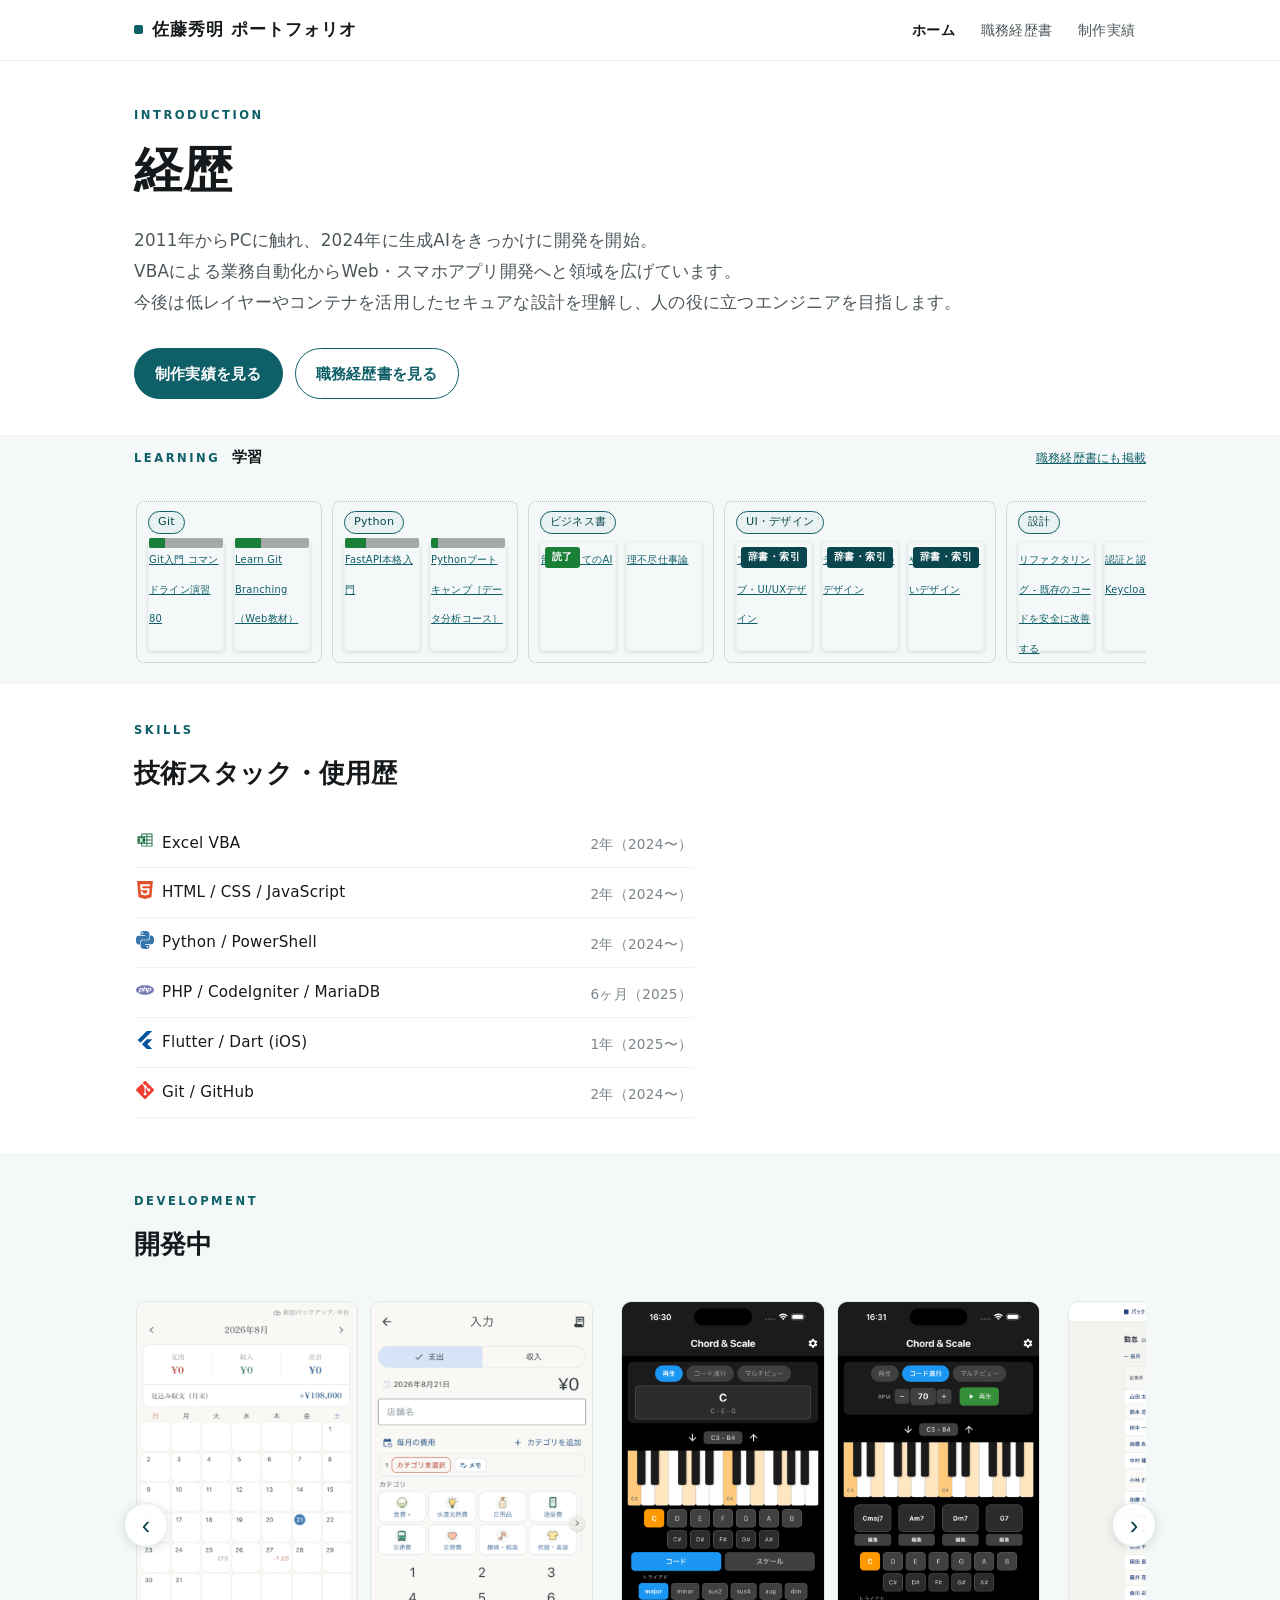
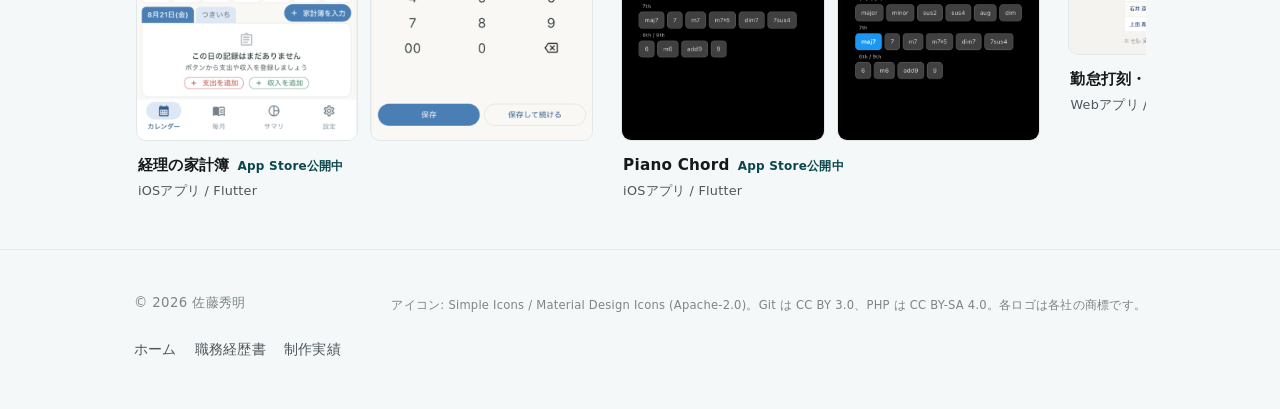
==== commit 247e42d7: "トップの表題を「はじめに」から「経歴」に変更" ====
--- a/index.html
+++ b/index.html
@@ -35,7 +35,7 @@
   <section class="hero">
     <div class="wrap">
       <span class="eyebrow">Introduction</span>
-      <h1>はじめに</h1>
+      <h1>経歴</h1>
       <p class="lead">2011年からPCに触れ、2024年に生成AIをきっかけに開発を開始。<br>
 VBAによる業務自動化からWeb・スマホアプリ開発へと領域を広げています。<br>
 今後は低レイヤーやコンテナを活用したセキュアな設計を理解し、人の役に立つエンジニアを目指します。</p>
@@ -85,8 +85,8 @@
               <img src="assets/img/kakeibo-cal.png" width="564" height="1121" alt="家計簿アプリのカレンダー画面">
               <img src="assets/img/kakeibo-entry.png" width="565" height="1121" alt="家計簿アプリの入力画面">
             </div>
-            <div class="gallery-cap"><strong>経理の家計簿<span class="st">App Store公開中</span></strong>iOSアプリ / Flutter</div>
           </a>
+          <div class="gallery-cap"><strong><a href="apps/kakeibo/index.html">経理の家計簿</a><a class="st" href="https://apps.apple.com/jp/app/id6787148425" rel="noopener">App Store公開中</a></strong>iOSアプリ / Flutter</div>
         </li>
         <li>
           <a href="https://apps.apple.com/jp/app/piano-chord/id6763088091" rel="noopener">
@@ -94,8 +94,8 @@
               <img src="assets/img/pianochord-single.png" width="564" height="1225" alt="Piano Chordの再生モード画面。鍵盤にCコードの構成音がハイライトされ、ルート音とコード種のボタンが並んでいる">
               <img src="assets/img/pianochord-progression.png" width="564" height="1225" alt="Piano Chordのコード進行モード画面。Cmaj7からG7までの4つのコードとBPM設定、再生ボタンが並んでいる">
             </div>
-            <div class="gallery-cap"><strong>Piano Chord<span class="st">App Store公開中</span></strong>iOSアプリ / Flutter</div>
           </a>
+          <div class="gallery-cap"><strong><a href="https://apps.apple.com/jp/app/piano-chord/id6763088091" rel="noopener">Piano Chord</a><a class="st" href="https://apps.apple.com/jp/app/piano-chord/id6763088091" rel="noopener">App Store公開中</a></strong>iOSアプリ / Flutter</div>
         </li>
         <li>
           <a href="works/backoffice/index.html">
--- a/assets/css/style.css
+++ b/assets/css/style.css
@@ -381,65 +381,40 @@
   white-space: nowrap;
 }
 
-/* --- 9. カードグリッド ------------------------------------- */
+/* --- 9. 制作実績: 画像左・本文右の作品リスト ----------------- */
 .card-grid {
-  display: grid;
-  grid-template-columns: repeat(auto-fill, minmax(272px, 1fr));
-  gap: var(--gap);
-  margin-top: 36px;
+  margin-top: 24px;
   list-style: none;
 }
 
 .card {
   display: flex;
   flex-direction: column;
-  border: 1px solid var(--line);
-  border-radius: var(--radius);
-  background: var(--bg);
-  overflow: hidden;
-  transition: border-color .2s ease, box-shadow .2s ease, transform .2s ease;
-}
-.card:hover {
+  gap: 20px;
+  padding-block: 36px;
+}
+.card:first-child { padding-top: 8px; }
+.card + .card { border-top: 1px solid var(--line-soft); }
+
+/* スクショ(詳細ページへのリンク): 画像・枠線はホームのギャラリーと共通 */
+.card-shot {
+  display: block;
+  flex: 0 0 auto;
+  max-width: 100%;
+}
+.card-shot:hover .gallery-img {
   border-color: #cfdcdd;
   box-shadow: 0 6px 22px rgba(16, 32, 34, .07);
-  transform: translateY(-2px);
-}
-
-.card-thumb {
-  background: var(--bg-tint);
-  border-bottom: 1px solid var(--line-soft);
-  aspect-ratio: 16 / 9;
-  overflow: hidden;
-}
-.card-thumb img {
-  width: 100%;
-  height: 100%;
-  object-fit: cover;
-  object-position: top center;
-}
-/* 縦長のスマホ画面はカレンダー部分が入るよう上端寄りで切る */
-.card-thumb-phone img { object-position: 50% 1%; }
-
-/* 画像全体を切り抜かずに枠へ収めるサムネイル */
-.card-thumb-contain img { object-fit: contain; }
-
-/* 画像がない作品用のテキストサムネイル */
-.card-thumb-text {
-  display: flex;
-  align-items: center;
-  justify-content: center;
-  padding: 20px;
-  background:
-    linear-gradient(135deg, var(--accent-tint) 0%, var(--bg-soft) 100%);
-}
-.card-thumb-text span {
-  font-family: var(--font-en);
-  font-size: 1.28rem;
-  font-weight: 600;
-  letter-spacing: .1em;
-  color: var(--accent);
-  text-align: center;
-  line-height: 1.5;
+}
+.card-shot:hover .gallery-split img {
+  border-color: #cfdcdd;
+  box-shadow: 0 6px 22px rgba(16, 32, 34, .07);
+}
+/* Webアプリ(単独画像)は切り取りゼロのまま幅なりに縮む */
+.card .gallery-img:not(.gallery-split) > img {
+  height: auto;
+  width: auto;
+  max-width: 100%;
 }
 
 .card-body {
@@ -447,14 +422,27 @@
   flex-direction: column;
   flex: 1;
   gap: 10px;
-  padding: 20px 22px 22px;
+  min-width: 0;
+}
+
+/* 横幅が足りる画面では画像左・本文右に並べる */
+@media (min-width: 960px) {
+  .card {
+    flex-direction: row;
+    align-items: center;
+    gap: 36px;
+  }
+  .card .gallery-img:not(.gallery-split) > img {
+    height: 300px;
+    max-width: none;
+  }
 }
 .card-kicker {
   font-size: .76rem;
   letter-spacing: .08em;
   color: var(--ink-3);
 }
-.card h3 { font-size: 1.04rem; }
+.card h3 { font-size: 1.15rem; }
 .card h3 a { text-decoration: none; color: var(--ink); }
 .card h3 a:hover { color: var(--accent); }
 .card p {
@@ -463,7 +451,6 @@
   line-height: 1.8;
 }
 .card-foot {
-  margin-top: auto;
   padding-top: 6px;
   display: flex;
   align-items: center;
@@ -501,6 +488,15 @@
   background: var(--accent-tint);
   color: var(--accent-deep);
   font-weight: 600;
+}
+/* リンクにしたバッジ(ストアページへ飛ぶ) */
+a.status {
+  text-decoration: none;
+  transition: border-color .2s ease, box-shadow .2s ease;
+}
+a.status:hover {
+  border-color: var(--accent-deep);
+  box-shadow: 0 2px 8px rgba(16, 32, 34, .08);
 }
 
 /* --- 11. 作品詳細 ------------------------------------------ */
@@ -663,7 +659,6 @@
   .wrap { padding-inline: 20px; }
   .site-header .wrap { min-height: 56px; padding-block: 8px; }
   .site-nav a { padding: 5px 9px; font-size: .85rem; }
-  .card-grid,
   .skill-grid { grid-template-columns: minmax(0, 1fr); }
   .shots-phone { grid-template-columns: repeat(auto-fit, minmax(150px, 1fr)); }
   .hero-actions .btn { flex: 1 1 auto; justify-content: center; }
@@ -752,6 +747,14 @@
   font-size: .75rem;
   color: var(--accent-deep);
   margin-left: 8px;
+}
+/* キャプション内のリンク(タイトル=詳細/ストア・バッジ=ストア)。
+   .gallery-grid a の display:block を打ち消して行内に並べる */
+.gallery-cap a {
+  display: inline;
+}
+.gallery-cap a:hover {
+  text-decoration: underline;
 }
 @media (max-width: 640px) {
   .gallery-img img { height: 300px; }
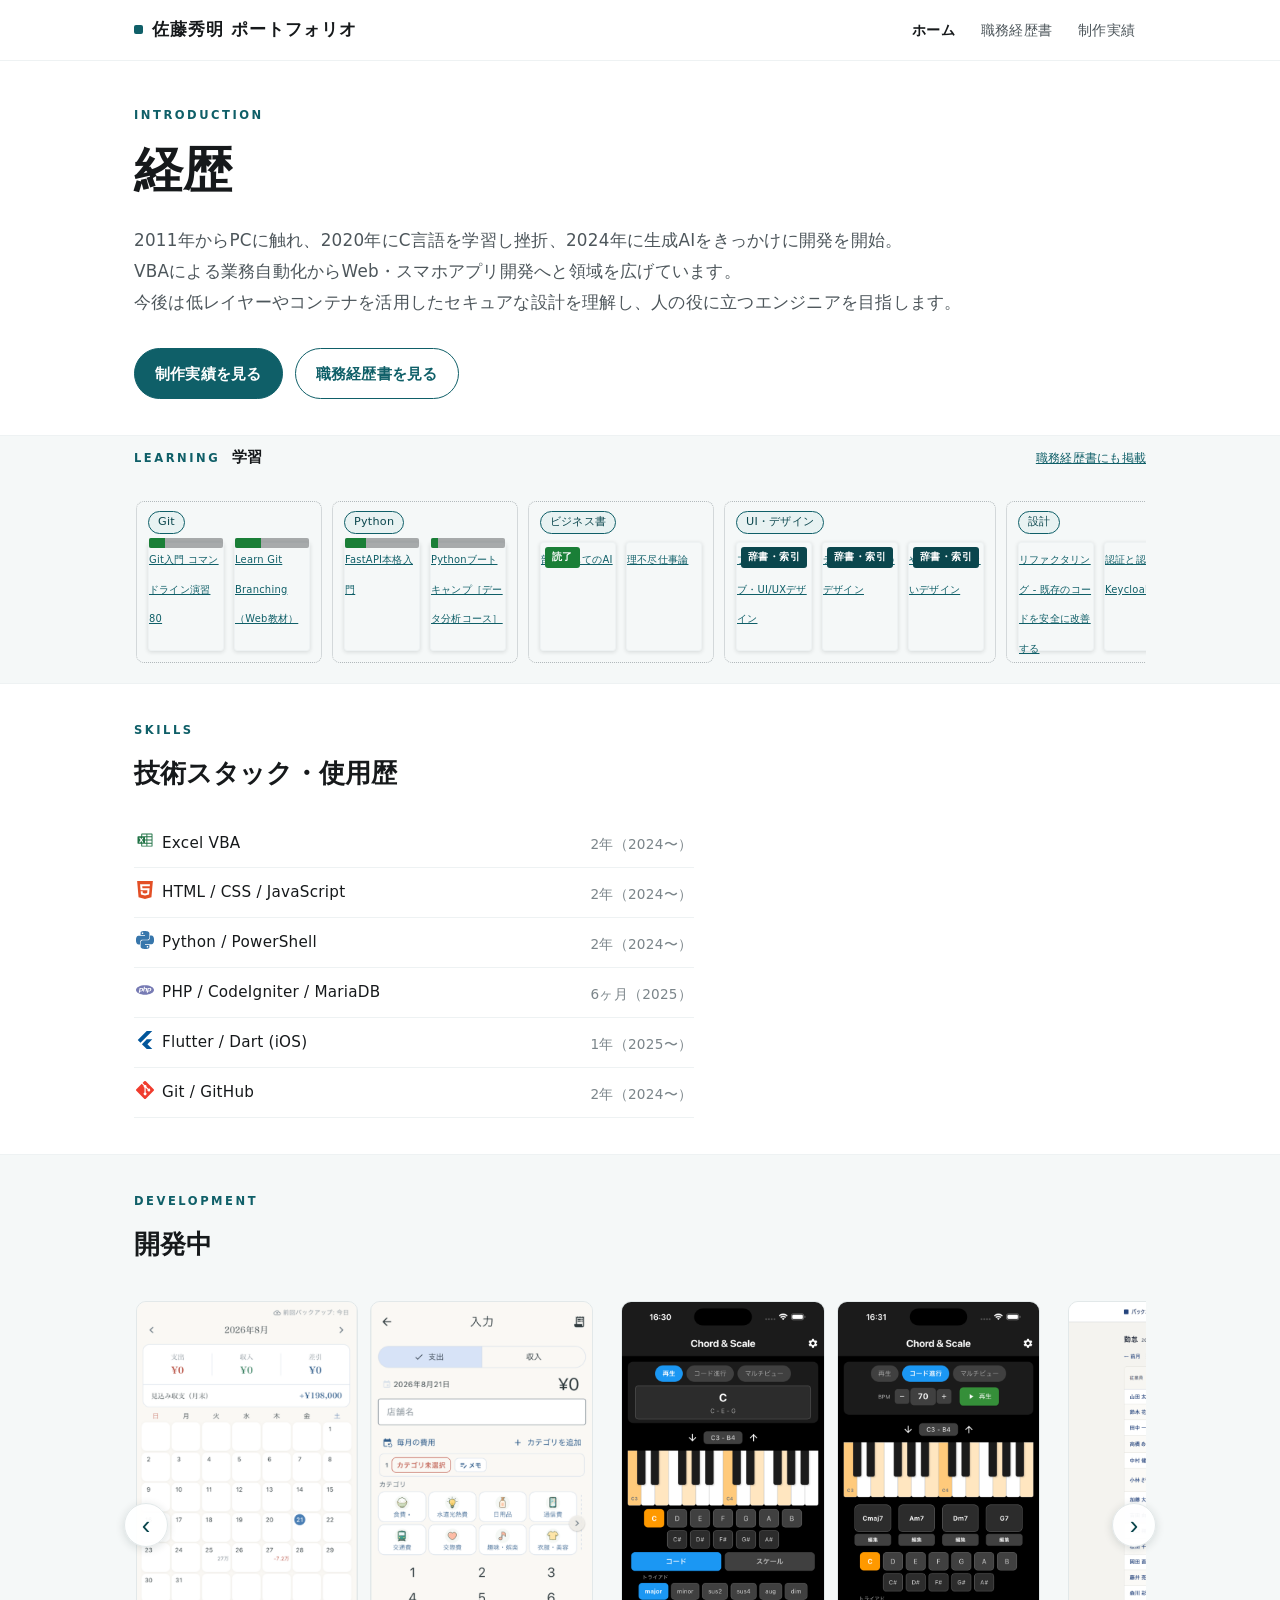
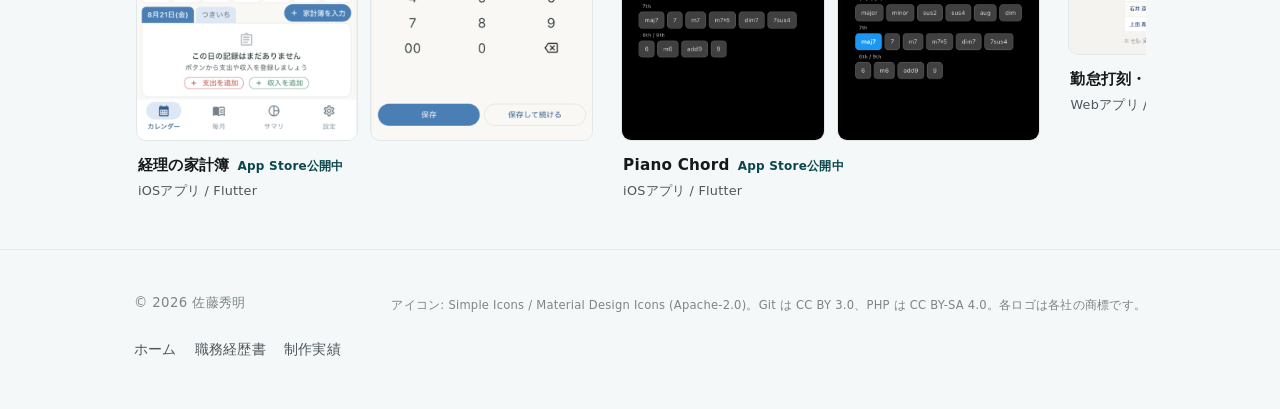
==== commit cd0bd2ba: "学習履歴追加（C言語）”" ====
--- a/index.html
+++ b/index.html
@@ -36,7 +36,7 @@
     <div class="wrap">
       <span class="eyebrow">Introduction</span>
       <h1>経歴</h1>
-      <p class="lead">2011年からPCに触れ、2024年に生成AIをきっかけに開発を開始。<br>
+      <p class="lead">2011年からPCに触れ、2020年にC言語を学習し挫折、2024年に生成AIをきっかけに開発を開始。<br>
 VBAによる業務自動化からWeb・スマホアプリ開発へと領域を広げています。<br>
 今後は低レイヤーやコンテナを活用したセキュアな設計を理解し、人の役に立つエンジニアを目指します。</p>
       <div class="hero-actions">
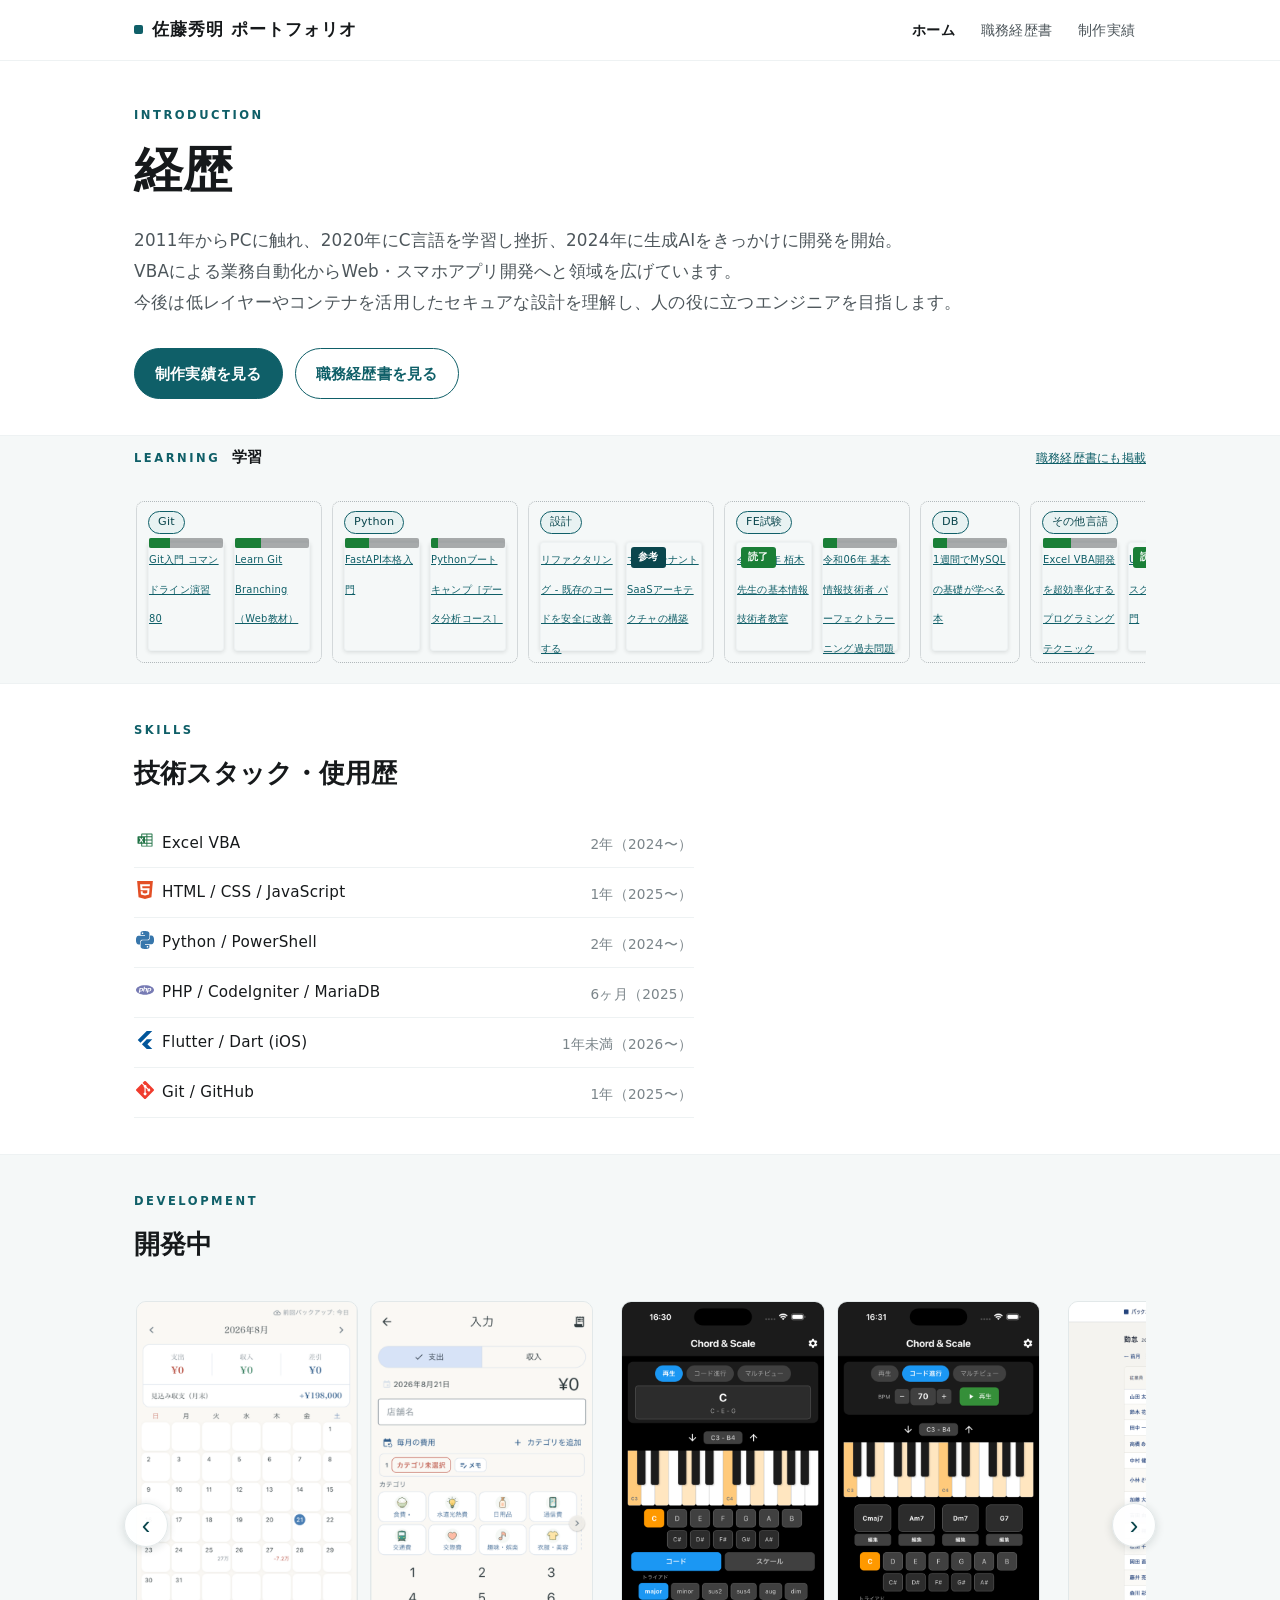
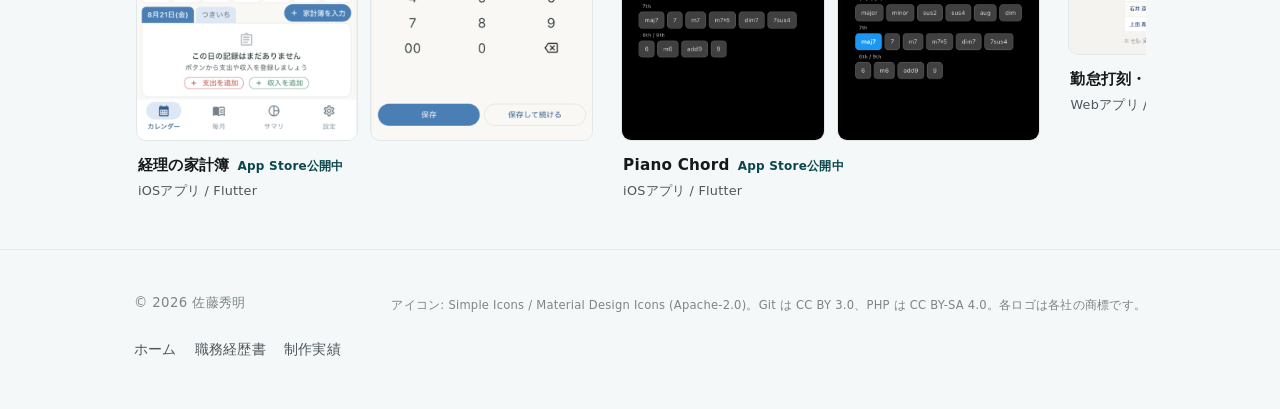
==== commit 79c90d09: "技術スタックの仕様歴を修正”" ====
--- a/index.html
+++ b/index.html
@@ -63,11 +63,11 @@
       <h2>技術スタック・使用歴</h2>
       <ul class="tech-list">
         <li><span class="tech-item"><span class="tech-logo" data-icon="excel"></span><span>Excel VBA</span></span><span class="since" data-since="2024">2024〜</span></li>
-        <li><span class="tech-item"><span class="tech-logo" data-icon="html5"></span><span>HTML / CSS / JavaScript</span></span><span class="since" data-since="2024">2024〜</span></li>
+        <li><span class="tech-item"><span class="tech-logo" data-icon="html5"></span><span>HTML / CSS / JavaScript</span></span><span class="since" data-since="2025">2025〜</span></li>
         <li><span class="tech-item"><span class="tech-logo" data-icon="python"></span><span>Python / PowerShell</span></span><span class="since" data-since="2024">2024〜</span></li>
         <li><span class="tech-item"><span class="tech-logo" data-icon="php"></span><span>PHP / CodeIgniter / MariaDB</span></span><span class="since" data-since="2025" data-until="2025" data-dur="6ヶ月">2025</span></li>
-        <li><span class="tech-item"><span class="tech-logo" data-icon="flutter"></span><span>Flutter / Dart (iOS)</span></span><span class="since" data-since="2025">2025〜</span></li>
-        <li><span class="tech-item"><span class="tech-logo" data-icon="git"></span><span>Git / GitHub</span></span><span class="since" data-since="2024">2024〜</span></li>
+        <li><span class="tech-item"><span class="tech-logo" data-icon="flutter"></span><span>Flutter / Dart (iOS)</span></span><span class="since" data-since="2026">2026〜</span></li>
+        <li><span class="tech-item"><span class="tech-logo" data-icon="git"></span><span>Git / GitHub</span></span><span class="since" data-since="2025">2025〜</span></li>
       </ul>
     </div>
   </section>
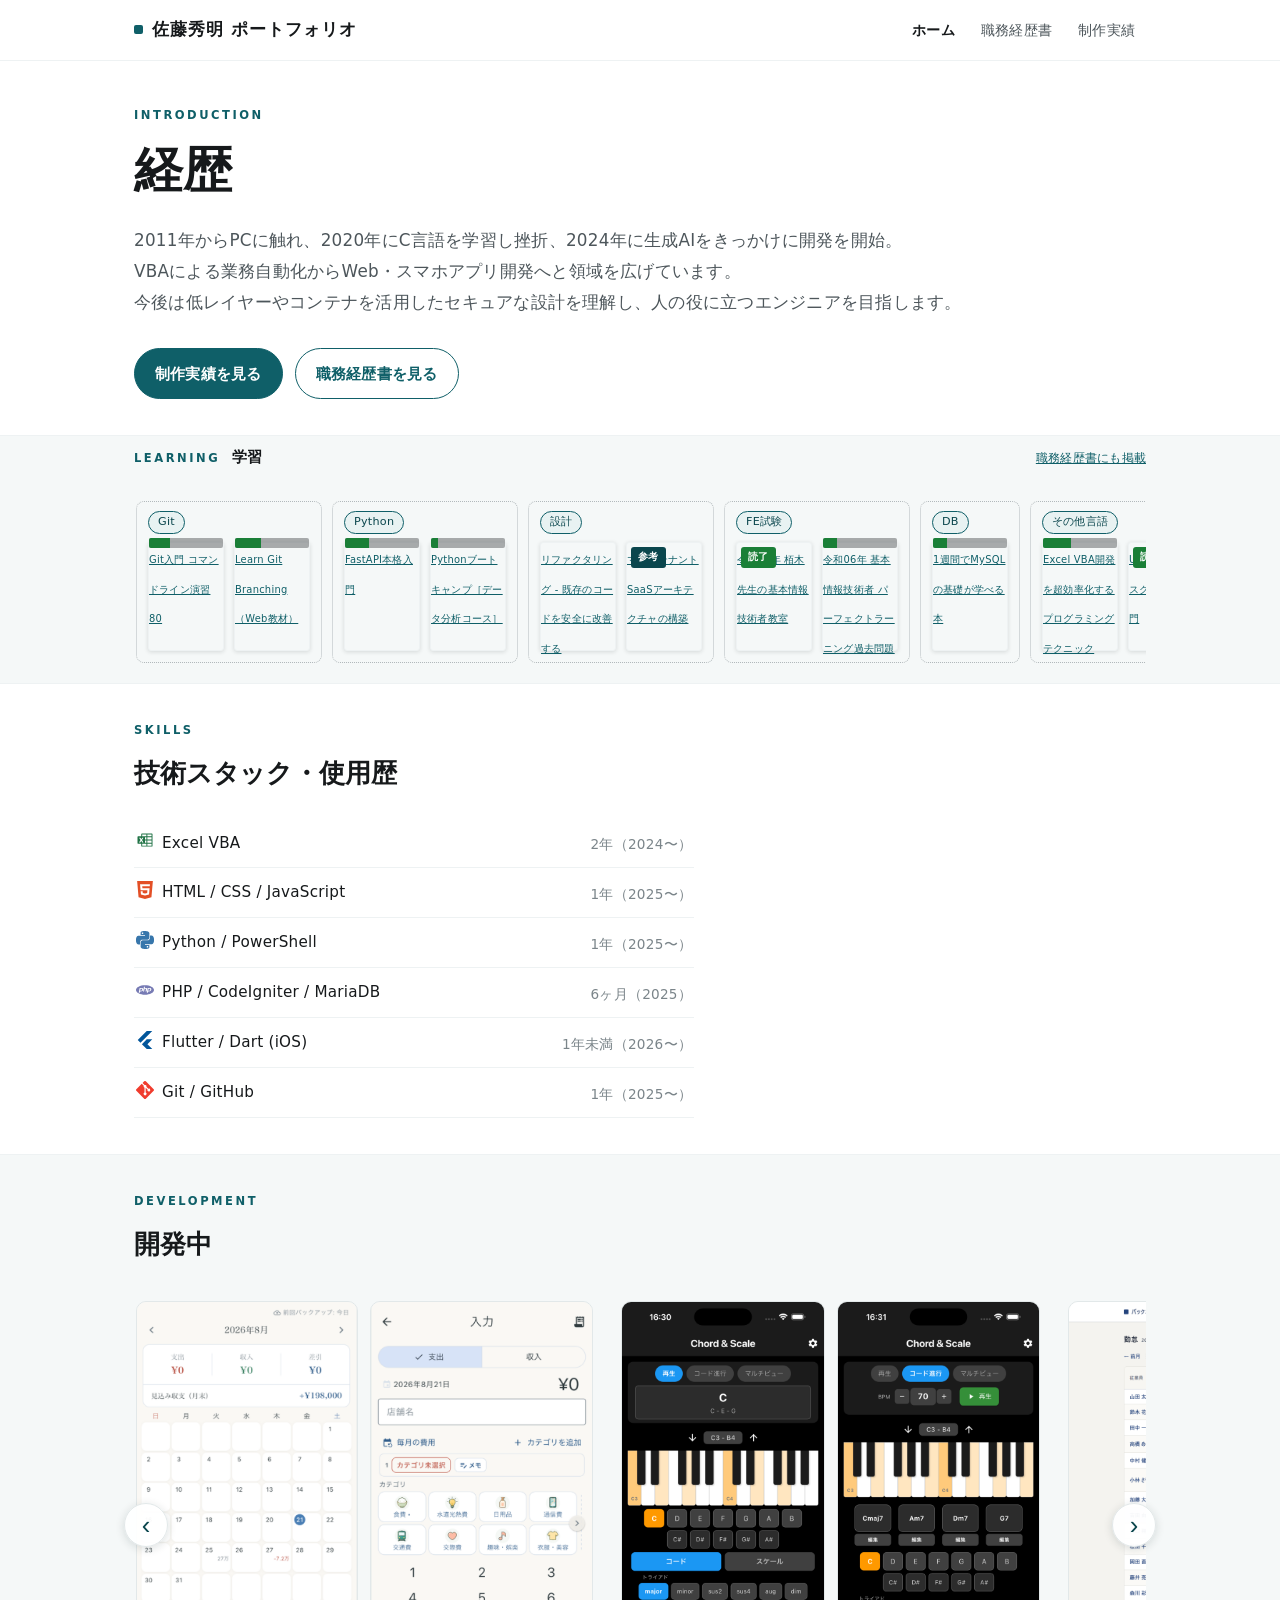
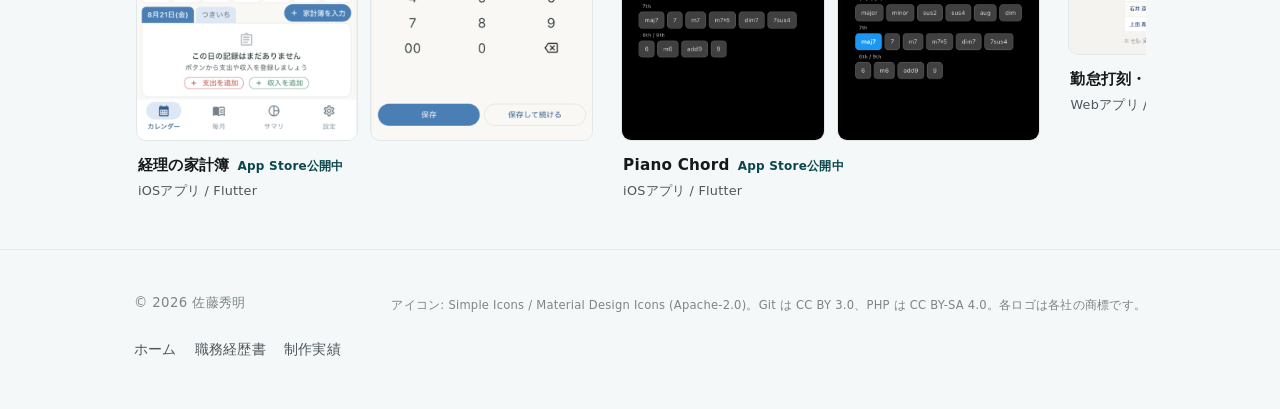
==== commit 14142ea9: "制作実績文言修正”" ====
--- a/index.html
+++ b/index.html
@@ -64,7 +64,7 @@
       <ul class="tech-list">
         <li><span class="tech-item"><span class="tech-logo" data-icon="excel"></span><span>Excel VBA</span></span><span class="since" data-since="2024">2024〜</span></li>
         <li><span class="tech-item"><span class="tech-logo" data-icon="html5"></span><span>HTML / CSS / JavaScript</span></span><span class="since" data-since="2025">2025〜</span></li>
-        <li><span class="tech-item"><span class="tech-logo" data-icon="python"></span><span>Python / PowerShell</span></span><span class="since" data-since="2024">2024〜</span></li>
+        <li><span class="tech-item"><span class="tech-logo" data-icon="python"></span><span>Python / PowerShell</span></span><span class="since" data-since="2025">2025〜</span></li>
         <li><span class="tech-item"><span class="tech-logo" data-icon="php"></span><span>PHP / CodeIgniter / MariaDB</span></span><span class="since" data-since="2025" data-until="2025" data-dur="6ヶ月">2025</span></li>
         <li><span class="tech-item"><span class="tech-logo" data-icon="flutter"></span><span>Flutter / Dart (iOS)</span></span><span class="since" data-since="2026">2026〜</span></li>
         <li><span class="tech-item"><span class="tech-logo" data-icon="git"></span><span>Git / GitHub</span></span><span class="since" data-since="2025">2025〜</span></li>
